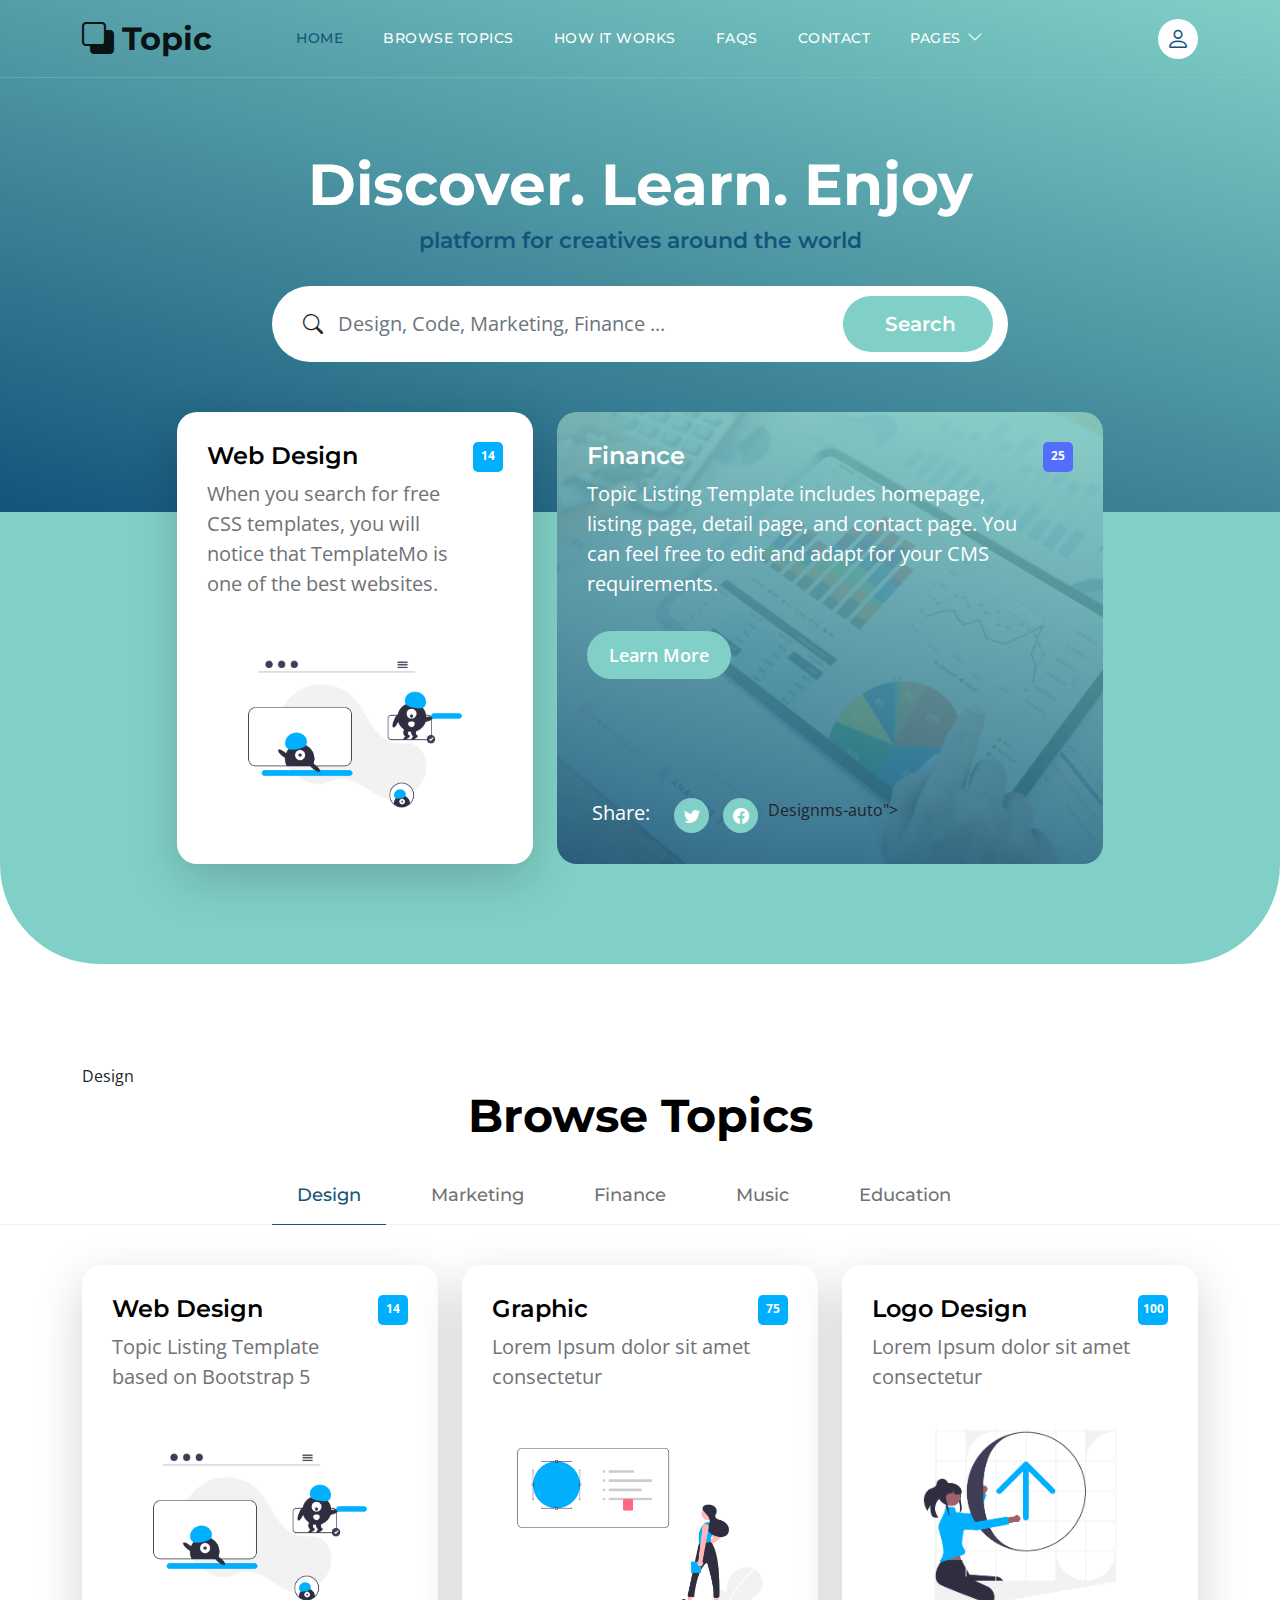
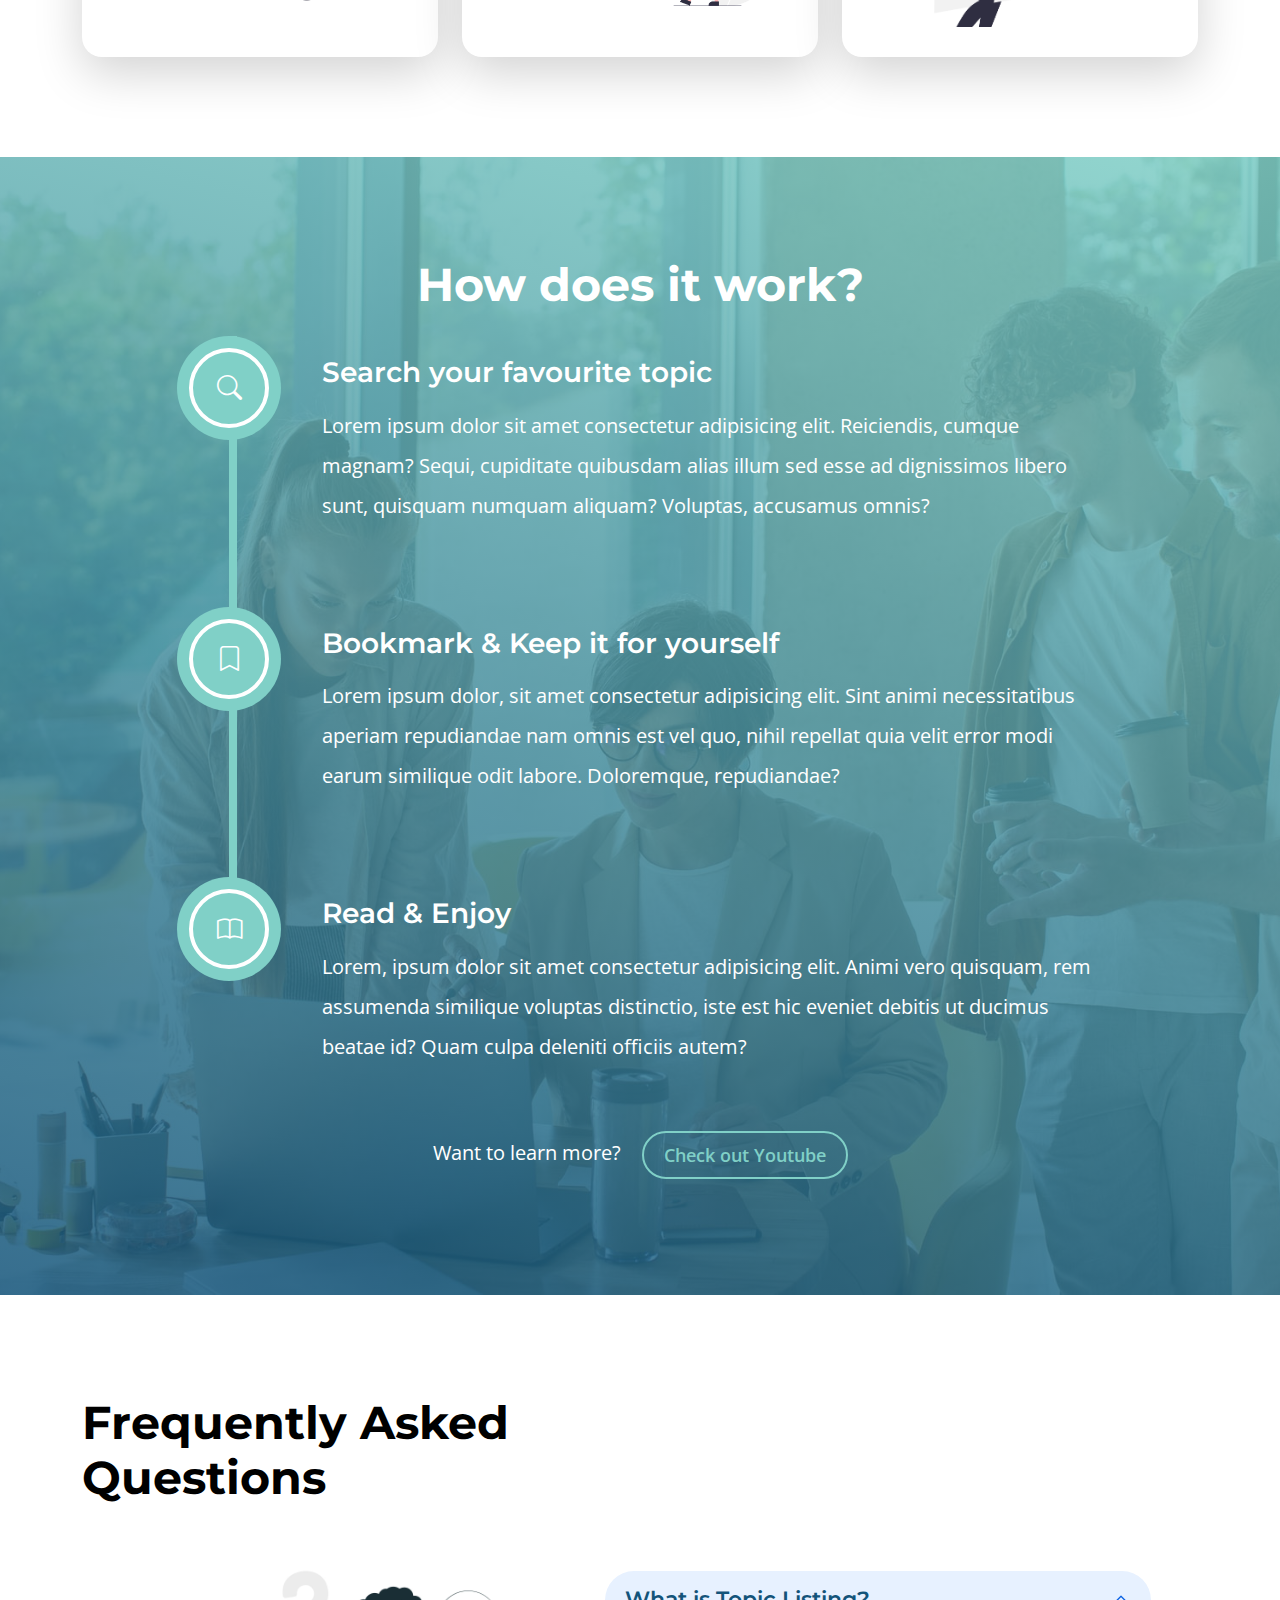
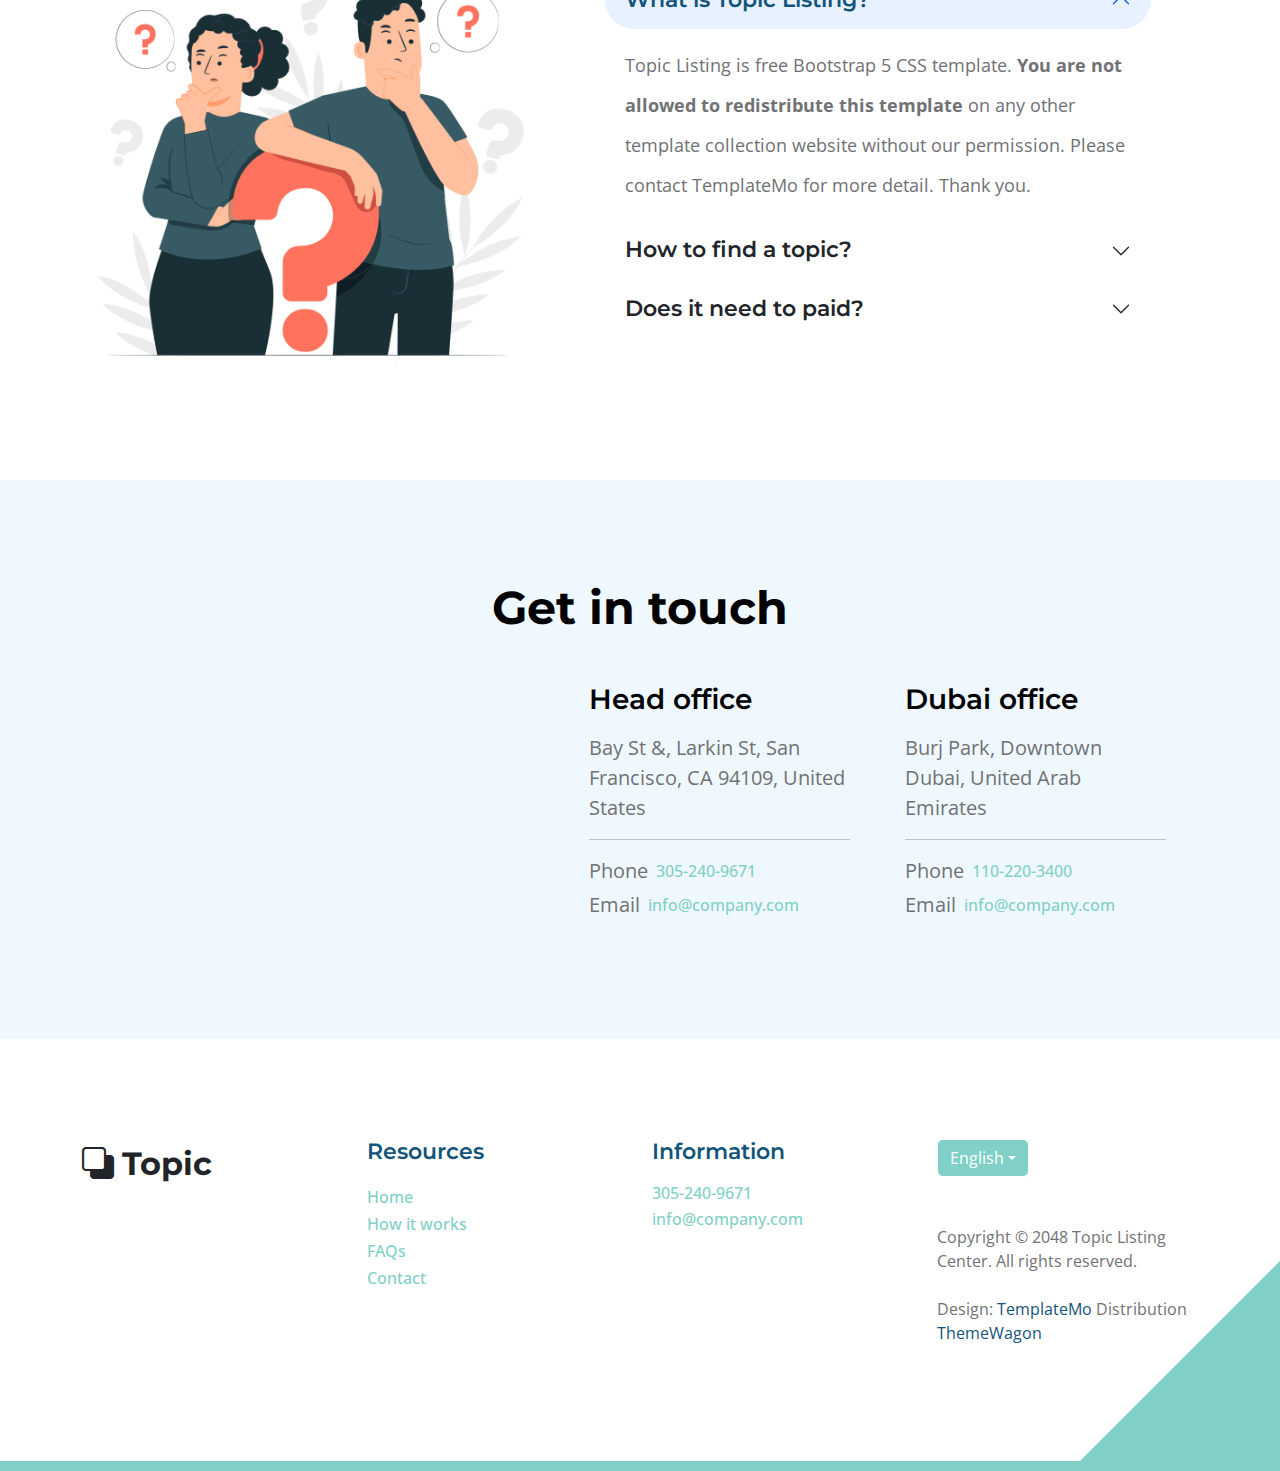
==== index.html @ 9f765d93 "Add files via upload" ====
<!doctype html>
<html lang="en">
    <head>
        <meta charset="utf-8">
        <meta name="viewport" content="width=device-width, initial-scale=1">

        <meta name="description" content="">
        <meta name="author" content="">

        <title>Topic Listing Bootstrap 5 Template</title>

        <!-- CSS FILES -->        
        <link rel="preconnect" href="https://fonts.googleapis.com">
        
        <link rel="preconnect" href="https://fonts.gstatic.com" crossorigin>

        <link href="https://fonts.googleapis.com/css2?family=Montserrat:wght@500;600;700&family=Open+Sans&display=swap" rel="stylesheet">
                        
        <link href="css/bootstrap.min.css" rel="stylesheet">

        <link href="css/bootstrap-icons.css" rel="stylesheet">

        <link href="css/templatemo-topic-listing.css" rel="stylesheet">      
<!--

TemplateMo 590 topic listing

https://templatemo.com/tm-590-topic-listing

-->
    </head>
    
    <body id="top">

        <main>

            <nav class="navbar navbar-expand-lg">
                <div class="container">
                    <a class="navbar-brand" href="index.html">
                        <i class="bi-back"></i>
                        <span>Topic</span>
                    </a>

                    <div class="d-lg-none ms-auto me-4">
                        <a href="#top" class="navbar-icon bi-person smoothscroll"></a>
                    </div>
    
                    <button class="navbar-toggler" type="button" data-bs-toggle="collapse" data-bs-target="#navbarNav" aria-controls="navbarNav" aria-expanded="false" aria-label="Toggle navigation">
                        <span class="navbar-toggler-icon"></span>
                    </button>
    
                    <div class="collapse navbar-collapse" id="navbarNav">
                        <ul class="navbar-nav ms-lg-5 me-lg-auto">
                            <li class="nav-item">
                                <a class="nav-link click-scroll" href="#section_1">Home</a>
                            </li>

                            <li class="nav-item">
                                <a class="nav-link click-scroll" href="#section_2">Browse Topics</a>
                            </li>
    
                            <li class="nav-item">
                                <a class="nav-link click-scroll" href="#section_3">How it works</a>
                            </li>

                            <li class="nav-item">
                                <a class="nav-link click-scroll" href="#section_4">FAQs</a>
                            </li>
    
                            <li class="nav-item">
                                <a class="nav-link click-scroll" href="#section_5">Contact</a>
                            </li>

                            <li class="nav-item dropdown">
                                <a class="nav-link dropdown-toggle" href="#" id="navbarLightDropdownMenuLink" role="button" data-bs-toggle="dropdown" aria-expanded="false">Pages</a>

                                <ul class="dropdown-menu dropdown-menu-light" aria-labelledby="navbarLightDropdownMenuLink">
                                    <li><a class="dropdown-item" href="topics-listing.html">Topics Listing</a></li>

                                    <li><a class="dropdown-item" href="contact.html">Contact Form</a></li>
                                </ul>
                            </li>
                        </ul>

                        <div class="d-none d-lg-block">
                            <a href="#top" class="navbar-icon bi-person smoothscroll"></a>
                        </div>
                    </div>
                </div>
            </nav>
            

            <section class="hero-section d-flex justify-content-center align-items-center" id="section_1">
                <div class="container">
                    <div class="row">

                        <div class="col-lg-8 col-12 mx-auto">
                            <h1 class="text-white text-center">Discover. Learn. Enjoy</h1>

                            <h6 class="text-center">platform for creatives around the world</h6>

                            <form method="get" class="custom-form mt-4 pt-2 mb-lg-0 mb-5" role="search">
                                <div class="input-group input-group-lg">
                                    <span class="input-group-text bi-search" id="basic-addon1">
                                        
                                    </span>

                                    <input name="keyword" type="search" class="form-control" id="keyword" placeholder="Design, Code, Marketing, Finance ..." aria-label="Search">

                                    <button type="submit" class="form-control">Search</button>
                                </div>
                            </form>
                        </div>

                    </div>
                </div>
            </section>


            <section class="featured-section">
                <div class="container">
                    <div class="row justify-content-center">

                        <div class="col-lg-4 col-12 mb-4 mb-lg-0">
                            <div class="custom-block bg-white shadow-lg">
                                <a href="topics-detail.html">
                                    <div class="d-flex">
                                        <div>
                                            <h5 class="mb-2">Web Design</h5>

                                            <p class="mb-0">When you search for free CSS templates, you will notice that TemplateMo is one of the best websites.</p>
                                        </div>

                                        <span class="badge bg-design rounded-pill ms-auto">14</span>
                                    </div>

                                    <img src="images/topics/undraw_Remote_design_team_re_urdx.png" class="custom-block-image img-fluid" alt="">
                                </a>
                            </div>
                        </div>

                        <div class="col-lg-6 col-12">
                            <div class="custom-block custom-block-overlay">
                                <div class="d-flex flex-column h-100">
                                    <img src="images/businesswoman-using-tablet-analysis.jpg" class="custom-block-image img-fluid" alt="">

                                    <div class="custom-block-overlay-text d-flex">
                                        <div>
                                            <h5 class="text-white mb-2">Finance</h5>

                                            <p class="text-white">Topic Listing Template includes homepage, listing page, detail page, and contact page. You can feel free to edit and adapt for your CMS requirements.</p>

                                            <a href="topics-detail.html" class="btn custom-btn mt-2 mt-lg-3">Learn More</a>
                                        </div>

                                        <span class="badge bg-finance rounded-pill ms-auto">25</span>
                                    </div>

                                    <div class="social-share d-flex">
                                        <p class="text-white me-4">Share:</p>

                                        <ul class="social-icon">
                                            <li class="social-icon-item">
                                                <a href="#" class="social-icon-link bi-twitter"></a>
                                            </li>

                                            <li class="social-icon-item">
                                                <a href="#" class="social-icon-link bi-facebook"></a>
                                            </li>Designms-auto"></a>
                                    </div>

                                    <div class="section-overlay"></div>
                                </div>
                            </div>
                        </div>

                    </div>
                </div>
            </section>


            <section class="explore-section section-padding" id="section_2">
                <div class="container">Design

                        <div class="col-12 text-center">
                            <h2 class="mb-4">Browse Topics</h1>
                        </div>

                    </div>
                </div>

                <div class="container-fluid">
                    <div class="row">
                        <ul class="nav nav-tabs" id="myTab" role="tablist">
                            <li class="nav-item" role="presentation">
                                <button class="nav-link active" id="design-tab" data-bs-toggle="tab" data-bs-target="#design-tab-pane" type="button" role="tab" aria-controls="design-tab-pane" aria-selected="true">Design</button>
                            </li>

                            <li class="nav-item" role="presentation">
                                <button class="nav-link" id="marketing-tab" data-bs-toggle="tab" data-bs-target="#marketing-tab-pane" type="button" role="tab" aria-controls="marketing-tab-pane" aria-selected="false">Marketing</button>
                            </li>

                            <li class="nav-item" role="presentation">
                                <button class="nav-link" id="finance-tab" data-bs-toggle="tab" data-bs-target="#finance-tab-pane" type="button" role="tab" aria-controls="finance-tab-pane" aria-selected="false">Finance</button>
                            </li>

                            <li class="nav-item" role="presentation">
                                <button class="nav-link" id="music-tab" data-bs-toggle="tab" data-bs-target="#music-tab-pane" type="button" role="tab" aria-controls="music-tab-pane" aria-selected="false">Music</button>
                            </li>

                            <li class="nav-item" role="presentation">
                                <button class="nav-link" id="education-tab" data-bs-toggle="tab" data-bs-target="#education-tab-pane" type="button" role="tab" aria-controls="education-tab-pane" aria-selected="false">Education</button>
                            </li>
                        </ul>
                    </div>
                </div>

                <div class="container">
                    <div class="row">

                        <div class="col-12">
                            <div class="tab-content" id="myTabContent">
                                <div class="tab-pane fade show active" id="design-tab-pane" role="tabpanel" aria-labelledby="design-tab" tabindex="0">
                                    <div class="row">
                                        <div class="col-lg-4 col-md-6 col-12 mb-4 mb-lg-0">
                                            <div class="custom-block bg-white shadow-lg">
                                                <a href="topics-detail.html">
                                                    <div class="d-flex">
                                                        <div>
                                                            <h5 class="mb-2">Web Design</h5>

                                                            <p class="mb-0">Topic Listing Template based on Bootstrap 5</p>
                                                        </div>

                                                        <span class="badge bg-design rounded-pill ms-auto">14</span>
                                                    </div>

                                                    <img src="images/topics/undraw_Remote_design_team_re_urdx.png" class="custom-block-image img-fluid" alt="">
                                                </a>
                                            </div>
                                        </div>

                                        <div class="col-lg-4 col-md-6 col-12 mb-4 mb-lg-0">
                                            <div class="custom-block bg-white shadow-lg">
                                                <a href="topics-detail.html">
                                                    <div class="d-flex">
                                                        <div>
                                                            <h5 class="mb-2">Graphic</h5>

                                                                <p class="mb-0">Lorem Ipsum dolor sit amet consectetur</p>
                                                        </div>

                                                        <span class="badge bg-design rounded-pill ms-auto">75</span>
                                                    </div>

                                                    <img src="images/topics/undraw_Redesign_feedback_re_jvm0.png" class="custom-block-image img-fluid" alt="">
                                                </a>
                                            </div>
                                        </div>

                                        <div class="col-lg-4 col-md-6 col-12">
                                            <div class="custom-block bg-white shadow-lg">
                                                <a href="topics-detail.html">
                                                    <div class="d-flex">
                                                        <div>
                                                            <h5 class="mb-2">Logo Design</h5>

                                                                <p class="mb-0">Lorem Ipsum dolor sit amet consectetur</p>
                                                        </div>

                                                        <span class="badge bg-design rounded-pill ms-auto">100</span>
                                                    </div>

                                                    <img src="images/topics/colleagues-working-cozy-office-medium-shot.png" class="custom-block-image img-fluid" alt="">
                                                </a>
                                            </div>
                                        </div>
                                    </div>
                                </div>

                                <div class="tab-pane fade" id="marketing-tab-pane" role="tabpanel" aria-labelledby="marketing-tab" tabindex="0">
                                    <div class="row">
                                        <div class="col-lg-4 col-md-6 col-12 mb-4 mb-lg-3">
                                                <div class="custom-block bg-white shadow-lg">
                                                    <a href="topics-detail.html">
                                                        <div class="d-flex">
                                                            <div>
                                                                <h5 class="mb-2">Advertising</h5>

                                                                <p class="mb-0">Lorem Ipsum dolor sit amet consectetur</p>
                                                            </div>

                                                            <span class="badge bg-advertising rounded-pill ms-auto">30</span>
                                                        </div>

                                                        <img src="images/topics/undraw_online_ad_re_ol62.png" class="custom-block-image img-fluid" alt="">
                                                    </a>
                                                </div>
                                            </div>

                                            <div class="col-lg-4 col-md-6 col-12 mb-4 mb-lg-3">
                                                <div class="custom-block bg-white shadow-lg">
                                                    <a href="topics-detail.html">
                                                        <div class="d-flex">
                                                            <div>
                                                                <h5 class="mb-2">Video Content</h5>

                                                                <p class="mb-0">Lorem Ipsum dolor sit amet consectetur</p>
                                                            </div>

                                                            <span class="badge bg-advertising rounded-pill ms-auto">65</span>
                                                        </div>

                                                        <img src="images/topics/undraw_Group_video_re_btu7.png" class="custom-block-image img-fluid" alt="">
                                                    </a>
                                                </div>
                                            </div>

                                            <div class="col-lg-4 col-md-6 col-12">
                                                <div class="custom-block bg-white shadow-lg">
                                                    <a href="topics-detail.html">
                                                        <div class="d-flex">
                                                            <div>
                                                                <h5 class="mb-2">Viral Tweet</h5>

                                                                <p class="mb-0">Lorem Ipsum dolor sit amet consectetur</p>
                                                            </div>

                                                            <span class="badge bg-advertising rounded-pill ms-auto">50</span>
                                                        </div>

                                                        <img src="images/topics/undraw_viral_tweet_gndb.png" class="custom-block-image img-fluid" alt="">
                                                    </a>
                                                </div>
                                            </div>
                                        </div>
                                  </div>

                                <div class="tab-pane fade" id="finance-tab-pane" role="tabpanel" aria-labelledby="finance-tab" tabindex="0">   <div class="row">
                                        <div class="col-lg-6 col-md-6 col-12 mb-4 mb-lg-0">
                                            <div class="custom-block bg-white shadow-lg">
                                                <a href="topics-detail.html">
                                                    <div class="d-flex">
                                                        <div>
                                                            <h5 class="mb-2">Investment</h5>

                                                            <p class="mb-0">Lorem Ipsum dolor sit amet consectetur</p>
                                                        </div>

                                                        <span class="badge bg-finance rounded-pill ms-auto">30</span>
                                                    </div>

                                                    <img src="images/topics/undraw_Finance_re_gnv2.png" class="custom-block-image img-fluid" alt="">
                                                </a>
                                            </div>
                                        </div>

                                        <div class="col-lg-6 col-md-6 col-12">
                                            <div class="custom-block custom-block-overlay">
                                                <div class="d-flex flex-column h-100">
                                                    <img src="images/businesswoman-using-tablet-analysis-graph-company-finance-strategy-statistics-success-concept-planning-future-office-room.jpg" class="custom-block-image img-fluid" alt="">

                                                    <div class="custom-block-overlay-text d-flex">
                                                        <div>
                                                            <h5 class="text-white mb-2">Finance</h5>

                                                            <p class="text-white">Lorem ipsum dolor, sit amet consectetur adipisicing elit. Sint animi necessitatibus aperiam repudiandae nam omnis</p>

                                                            <a href="topics-detail.html" class="btn custom-btn mt-2 mt-lg-3">Learn More</a>
                                                        </div>

                                                        <span class="badge bg-finance rounded-pill ms-auto">25</span>
                                                    </div>

                                                    <div class="social-share d-flex">
                                                        <p class="text-white me-4">Share:</p>

                                                        <ul class="social-icon">
                                                            <li class="social-icon-item">
                                                                <a href="#" class="social-icon-link bi-twitter"></a>
                                                            </li>

                                                            <li class="social-icon-item">
                                                                <a href="#" class="social-icon-link bi-facebook"></a>
                                                            </li>

                                                            <li class="social-icon-item">
                                                                <a href="#" class="social-icon-link bi-pinterest"></a>
                                                            </li>
                                                        </ul>

                                                        <a href="#" class="custom-icon bi-bookmark ms-auto"></a>
                                                    </div>

                                                    <div class="section-overlay"></div>
                                                </div>
                                            </div>
                                        </div>
                                    </div>
                                </div>

                                <div class="tab-pane fade" id="music-tab-pane" role="tabpanel" aria-labelledby="music-tab" tabindex="0">
                                    <div class="row">
                                        <div class="col-lg-4 col-md-6 col-12 mb-4 mb-lg-3">
                                            <div class="custom-block bg-white shadow-lg">
                                                <a href="topics-detail.html">
                                                    <div class="d-flex">
                                                        <div>
                                                            <h5 class="mb-2">Composing Song</h5>

                                                            <p class="mb-0">Lorem Ipsum dolor sit amet consectetur</p>
                                                        </div>

                                                        <span class="badge bg-music rounded-pill ms-auto">45</span>
                                                    </div>

                                                    <img src="images/topics/undraw_Compose_music_re_wpiw.png" class="custom-block-image img-fluid" alt="">
                                                </a>
                                            </div>
                                        </div>

                                        <div class="col-lg-4 col-md-6 col-12 mb-4 mb-lg-3">
                                            <div class="custom-block bg-white shadow-lg">
                                                <a href="topics-detail.html">
                                                    <div class="d-flex">
                                                        <div>
                                                            <h5 class="mb-2">Online Music</h5>

                                                            <p class="mb-0">Lorem Ipsum dolor sit amet consectetur</p>
                                                        </div>

                                                        <span class="badge bg-music rounded-pill ms-auto">45</span>
                                                    </div>

                                                    <img src="images/topics/undraw_happy_music_g6wc.png" class="custom-block-image img-fluid" alt="">
                                                </a>
                                            </div>
                                        </div>

                                        <div class="col-lg-4 col-md-6 col-12">
                                            <div class="custom-block bg-white shadow-lg">
                                                <a href="topics-detail.html">
                                                    <div class="d-flex">
                                                        <div>
                                                            <h5 class="mb-2">Podcast</h5>

                                                            <p class="mb-0">Lorem Ipsum dolor sit amet consectetur</p>
                                                        </div>

                                                        <span class="badge bg-music rounded-pill ms-auto">20</span>
                                                    </div>

                                                    <img src="images/topics/undraw_Podcast_audience_re_4i5q.png" class="custom-block-image img-fluid" alt="">
                                                </a>
                                            </div>
                                        </div>
                                    </div>
                                </div>

                                <div class="tab-pane fade" id="education-tab-pane" role="tabpanel" aria-labelledby="education-tab" tabindex="0">
                                    <div class="row">
                                        <div class="col-lg-6 col-md-6 col-12 mb-4 mb-lg-3">
                                            <div class="custom-block bg-white shadow-lg">
                                                <a href="topics-detail.html">
                                                    <div class="d-flex">
                                                        <div>
                                                            <h5 class="mb-2">Graduation</h5>

                                                            <p class="mb-0">Lorem Ipsum dolor sit amet consectetur</p>
                                                        </div>

                                                        <span class="badge bg-education rounded-pill ms-auto">80</span>
                                                    </div>

                                                    <img src="images/topics/undraw_Graduation_re_gthn.png" class="custom-block-image img-fluid" alt="">
                                                </a>
                                            </div>
                                        </div>

                                        <div class="col-lg-6 col-md-6 col-12">
                                            <div class="custom-block bg-white shadow-lg">
                                                <a href="topics-detail.html">
                                                    <div class="d-flex">
                                                        <div>
                                                            <h5 class="mb-2">Educator</h5>

                                                            <p class="mb-0">Lorem Ipsum dolor sit amet consectetur</p>
                                                        </div>

                                                        <span class="badge bg-education rounded-pill ms-auto">75</span>
                                                    </div>

                                                    <img src="images/topics/undraw_Educator_re_ju47.png" class="custom-block-image img-fluid" alt="">
                                                </a>
                                            </div>
                                        </div>
                                    </div>
                                </div>
                            </div>

                    </div>
                </div>
            </section>


            <section class="timeline-section section-padding" id="section_3">
                <div class="section-overlay"></div>

                <div class="container">
                    <div class="row">

                        <div class="col-12 text-center">
                            <h2 class="text-white mb-4">How does it work?</h1>
                        </div>

                        <div class="col-lg-10 col-12 mx-auto">
                            <div class="timeline-container">
                                <ul class="vertical-scrollable-timeline" id="vertical-scrollable-timeline">
                                    <div class="list-progress">
                                        <div class="inner"></div>
                                    </div>

                                    <li>
                                        <h4 class="text-white mb-3">Search your favourite topic</h4>

                                        <p class="text-white">Lorem ipsum dolor sit amet consectetur adipisicing elit. Reiciendis, cumque magnam? Sequi, cupiditate quibusdam alias illum sed esse ad dignissimos libero sunt, quisquam numquam aliquam? Voluptas, accusamus omnis?</p>

                                        <div class="icon-holder">
                                          <i class="bi-search"></i>
                                        </div>
                                    </li>
                                    
                                    <li>
                                        <h4 class="text-white mb-3">Bookmark &amp; Keep it for yourself</h4>

                                        <p class="text-white">Lorem ipsum dolor, sit amet consectetur adipisicing elit. Sint animi necessitatibus aperiam repudiandae nam omnis est vel quo, nihil repellat quia velit error modi earum similique odit labore. Doloremque, repudiandae?</p>

                                        <div class="icon-holder">
                                          <i class="bi-bookmark"></i>
                                        </div>
                                    </li>

                                    <li>
                                        <h4 class="text-white mb-3">Read &amp; Enjoy</h4>

                                        <p class="text-white">Lorem, ipsum dolor sit amet consectetur adipisicing elit. Animi vero quisquam, rem assumenda similique voluptas distinctio, iste est hic eveniet debitis ut ducimus beatae id? Quam culpa deleniti officiis autem?</p>

                                        <div class="icon-holder">
                                          <i class="bi-book"></i>
                                        </div>
                                    </li>
                                </ul>
                            </div>
                        </div>

                        <div class="col-12 text-center mt-5">
                            <p class="text-white">
                                Want to learn more?
                                <a href="#" class="btn custom-btn custom-border-btn ms-3">Check out Youtube</a>
                            </p>
                        </div>
                    </div>
                </div>
            </section>


            <section class="faq-section section-padding" id="section_4">
                <div class="container">
                    <div class="row">

                        <div class="col-lg-6 col-12">
                            <h2 class="mb-4">Frequently Asked Questions</h2>
                        </div>

                        <div class="clearfix"></div>

                        <div class="col-lg-5 col-12">
                            <img src="images/faq_graphic.jpg" class="img-fluid" alt="FAQs">
                        </div>

                        <div class="col-lg-6 col-12 m-auto">
                            <div class="accordion" id="accordionExample">
                                <div class="accordion-item">
                                    <h2 class="accordion-header" id="headingOne">
                                        <button class="accordion-button" type="button" data-bs-toggle="collapse" data-bs-target="#collapseOne" aria-expanded="true" aria-controls="collapseOne">
                                        What is Topic Listing?
                                        </button>
                                    </h2>

                                    <div id="collapseOne" class="accordion-collapse collapse show" aria-labelledby="headingOne" data-bs-parent="#accordionExample">
                                        <div class="accordion-body">
                                            Topic Listing is free Bootstrap 5 CSS template. <strong>You are not allowed to redistribute this template</strong> on any other template collection website without our permission. Please contact TemplateMo for more detail. Thank you.
                                        </div>
                                    </div>
                                </div>

                                <div class="accordion-item">
                                    <h2 class="accordion-header" id="headingTwo">
                                        <button class="accordion-button collapsed" type="button" data-bs-toggle="collapse" data-bs-target="#collapseTwo" aria-expanded="false" aria-controls="collapseTwo">
                                        How to find a topic?
                                    </button>
                                    </h2>

                                    <div id="collapseTwo" class="accordion-collapse collapse" aria-labelledby="headingTwo" data-bs-parent="#accordionExample">
                                        <div class="accordion-body">
                                            You can search on Google with <strong>keywords</strong> such as templatemo portfolio, templatemo one-page layouts, photography, digital marketing, etc.
                                        </div>
                                    </div>
                                </div>

                                <div class="accordion-item">
                                    <h2 class="accordion-header" id="headingThree">
                                        <button class="accordion-button collapsed" type="button" data-bs-toggle="collapse" data-bs-target="#collapseThree" aria-expanded="false" aria-controls="collapseThree">
                                        Does it need to paid?
                                    </button>
                                    </h2>

                                    <div id="collapseThree" class="accordion-collapse collapse" aria-labelledby="headingThree" data-bs-parent="#accordionExample">
                                        <div class="accordion-body">
                                            You can modify any of this with custom CSS or overriding our default variables. It's also worth noting that just about any HTML can go within the <code>.accordion-body</code>, though the transition does limit overflow.
                                        </div>
                                    </div>
                                </div>
                            </div>
                        </div>

                    </div>
                </div>
            </section>


            <section class="contact-section section-padding section-bg" id="section_5">
                <div class="container">
                    <div class="row">

                        <div class="col-lg-12 col-12 text-center">
                            <h2 class="mb-5">Get in touch</h2>
                        </div>

                        <div class="col-lg-5 col-12 mb-4 mb-lg-0">
                            <iframe class="google-map" src="https://www.google.com/maps/embed?pb=!1m18!1m12!1m3!1d2595.065641062665!2d-122.4230416990949!3d37.80335401520422!2m3!1f0!2f0!3f0!3m2!1i1024!2i768!4f13.1!3m3!1m2!1s0x80858127459fabad%3A0x808ba520e5e9edb7!2sFrancisco%20Park!5e1!3m2!1sen!2sth!4v1684340239744!5m2!1sen!2sth" width="100%" height="250" style="border:0;" allowfullscreen="" loading="lazy" referrerpolicy="no-referrer-when-downgrade"></iframe>
                        </div>

                        <div class="col-lg-3 col-md-6 col-12 mb-3 mb-lg- mb-md-0 ms-auto">
                            <h4 class="mb-3">Head office</h4>

                            <p>Bay St &amp;, Larkin St, San Francisco, CA 94109, United States</p>

                            <hr>

                            <p class="d-flex align-items-center mb-1">
                                <span class="me-2">Phone</span>

                                <a href="tel: 305-240-9671" class="site-footer-link">
                                    305-240-9671
                                </a>
                            </p>

                            <p class="d-flex align-items-center">
                                <span class="me-2">Email</span>

                                <a href="mailto:info@company.com" class="site-footer-link">
                                    info@company.com
                                </a>
                            </p>
                        </div>

                        <div class="col-lg-3 col-md-6 col-12 mx-auto">
                            <h4 class="mb-3">Dubai office</h4>

                            <p>Burj Park, Downtown Dubai, United Arab Emirates</p>

                            <hr>

                            <p class="d-flex align-items-center mb-1">
                                <span class="me-2">Phone</span>

                                <a href="tel: 110-220-3400" class="site-footer-link">
                                    110-220-3400
                                </a>
                            </p>

                            <p class="d-flex align-items-center">
                                <span class="me-2">Email</span>

                                <a href="mailto:info@company.com" class="site-footer-link">
                                    info@company.com
                                </a>
                            </p>
                        </div>

                    </div>
                </div>
            </section>
        </main>

<footer class="site-footer section-padding">
            <div class="container">
                <div class="row">

                    <div class="col-lg-3 col-12 mb-4 pb-2">
                        <a class="navbar-brand mb-2" href="index.html">
                            <i class="bi-back"></i>
                            <span>Topic</span>
                        </a>
                    </div>

                    <div class="col-lg-3 col-md-4 col-6">
                        <h6 class="site-footer-title mb-3">Resources</h6>

                        <ul class="site-footer-links">
                            <li class="site-footer-link-item">
                                <a href="#" class="site-footer-link">Home</a>
                            </li>

                            <li class="site-footer-link-item">
                                <a href="#" class="site-footer-link">How it works</a>
                            </li>

                            <li class="site-footer-link-item">
                                <a href="#" class="site-footer-link">FAQs</a>
                            </li>

                            <li class="site-footer-link-item">
                                <a href="#" class="site-footer-link">Contact</a>
                            </li>
                        </ul>
                    </div>

                    <div class="col-lg-3 col-md-4 col-6 mb-4 mb-lg-0">
                        <h6 class="site-footer-title mb-3">Information</h6>

                        <p class="text-white d-flex mb-1">
                            <a href="tel: 305-240-9671" class="site-footer-link">
                                305-240-9671
                            </a>
                        </p>

                        <p class="text-white d-flex">
                            <a href="mailto:info@company.com" class="site-footer-link">
                                info@company.com
                            </a>
                        </p>
                    </div>

                    <div class="col-lg-3 col-md-4 col-12 mt-4 mt-lg-0 ms-auto">
                        <div class="dropdown">
                            <button class="btn btn-secondary dropdown-toggle" type="button" data-bs-toggle="dropdown" aria-expanded="false">
                            English</button>

                            <ul class="dropdown-menu">
                                <li><button class="dropdown-item" type="button">Thai</button></li>

                                <li><button class="dropdown-item" type="button">Myanmar</button></li>

                                <li><button class="dropdown-item" type="button">Arabic</button></li>
                            </ul>
                        </div>

                        <p class="copyright-text mt-lg-5 mt-4">Copyright © 2048 Topic Listing Center. All rights reserved.
                        <br><br>Design: <a rel="nofollow" href="https://templatemo.com" target="_blank">TemplateMo</a> Distribution <a href="https://themewagon.com">ThemeWagon</a></p>
                        
                    </div>

                </div>
            </div>
        </footer>


        <!-- JAVASCRIPT FILES -->
        <script src="js/jquery.min.js"></script>
        <script src="js/bootstrap.bundle.min.js"></script>
        <script src="js/jquery.sticky.js"></script>
        <script src="js/click-scroll.js"></script>
        <script src="js/custom.js"></script>

    </body>
</html>
---- css/templatemo-topic-listing.css ----
/*

TemplateMo 590 topic listing

https://templatemo.com/tm-590-topic-listing

*/

/*---------------------------------------
  CUSTOM PROPERTIES ( VARIABLES )             
-----------------------------------------*/
:root {
  --white-color:                  #ffffff;
  --primary-color:                #13547a;
  --secondary-color:              #80d0c7;
  --section-bg-color:             #f0f8ff;
  --custom-btn-bg-color:          #80d0c7;
  --custom-btn-bg-hover-color:    #13547a;
  --dark-color:                   #000000;
  --p-color:                      #717275;
  --border-color:                 #7fffd4;
  --link-hover-color:             #13547a;

  --body-font-family:             'Open Sans', sans-serif;
  --title-font-family:            'Montserrat', sans-serif;

  --h1-font-size:                 58px;
  --h2-font-size:                 46px;
  --h3-font-size:                 32px;
  --h4-font-size:                 28px;
  --h5-font-size:                 24px;
  --h6-font-size:                 22px;
  --p-font-size:                  20px;
  --menu-font-size:               14px;
  --btn-font-size:                18px;
  --copyright-font-size:          16px;

  --border-radius-large:          100px;
  --border-radius-medium:         20px;
  --border-radius-small:          10px;

  --font-weight-normal:           400;
  --font-weight-medium:           500;
  --font-weight-semibold:         600;
  --font-weight-bold:             700;
}

body {
  background-color: var(--white-color);
  font-family: var(--body-font-family); 
}


/*---------------------------------------
  TYPOGRAPHY               
-----------------------------------------*/

h2,
h3,
h4,
h5,
h6 {
  color: var(--dark-color);
}

h1,
h2,
h3,
h4,
h5,
h6 {
  font-family: var(--title-font-family); 
  font-weight: var(--font-weight-semibold);
}

h1 {
  font-size: var(--h1-font-size);
  font-weight: var(--font-weight-bold);
}

h2 {
  font-size: var(--h2-font-size);
  font-weight: var(--font-weight-bold);
}

h3 {
  font-size: var(--h3-font-size);
}

h4 {
  font-size: var(--h4-font-size);
}

h5 {
  font-size: var(--h5-font-size);
}

h6 {
  color: var(--primary-color);
  font-size: var(--h6-font-size);
}

p {
  color: var(--p-color);
  font-size: var(--p-font-size);
  font-weight: var(--font-weight-normal);
}

ul li {
  color: var(--p-color);
  font-size: var(--p-font-size);
  font-weight: var(--font-weight-normal);
}

a, 
button {
  touch-action: manipulation;
  transition: all 0.3s;
}

a {
  display: inline-block;
  color: var(--primary-color);
  text-decoration: none;
}

a:hover {
  color: var(--link-hover-color);
}

b,
strong {
  font-weight: var(--font-weight-bold);
}


/*---------------------------------------
  SECTION               
-----------------------------------------*/
.section-padding {
  padding-top: 100px;
  padding-bottom: 100px;
}

.section-bg {
  background-color: var(--section-bg-color);
}

.section-overlay {
  background-image: linear-gradient(15deg, #13547a 0%, #80d0c7 100%);
  position: absolute;
  top: 0;
  left: 0;
  pointer-events: none;
  width: 100%;
  height: 100%;
  opacity: 0.85;
}

.section-overlay + .container {
  position: relative;
}

.tab-content {
  background-color: var(--white-color);
  border-radius: var(--border-radius-medium);
}

.nav-tabs {
  border-bottom: 1px solid #ecf3f2;
  margin-bottom: 40px;
  justify-content: center;
}

.nav-tabs .nav-link {
  border-radius: 0;
  border-top: 0;
  border-right: 0;
  border-left: 0;
  color: var(--p-color);
  font-family: var(--title-font-family);
  font-size: var(--btn-font-size);
  font-weight: var(--font-weight-medium);
  padding: 15px 25px;
  transition: all 0.3s;
}

.nav-tabs .nav-link:first-child {
  margin-right: 20px;
}

.nav-tabs .nav-item.show .nav-link, 
.nav-tabs .nav-link.active,
.nav-tabs .nav-link:focus, 
.nav-tabs .nav-link:hover {
  border-bottom-color: var(--primary-color);
  color: var(--primary-color);
}


/*---------------------------------------
  CUSTOM ICON COLOR               
-----------------------------------------*/
.custom-icon {
  color: var(--secondary-color);
}


/*---------------------------------------
  CUSTOM BUTTON               
-----------------------------------------*/
.custom-btn {
  background: var(--custom-btn-bg-color);
  border: 2px solid transparent;
  border-radius: var(--border-radius-large);
  color: var(--white-color);
  font-size: var(--btn-font-size);
  font-weight: var(--font-weight-semibold);
  line-height: normal;
  transition: all 0.3s;
  padding: 10px 20px;
}

.custom-btn:hover {
  background: var(--custom-btn-bg-hover-color);
  color: var(--white-color);
}

.custom-border-btn {
  background: transparent;
  border: 2px solid var(--custom-btn-bg-color);
  color: var(--custom-btn-bg-color);
}

.custom-border-btn:hover {
  background: var(--custom-btn-bg-color);
  border-color: transparent;
  color: var(--white-color);
}

.custom-btn-bg-white {
  border-color: var(--white-color);
  color: var(--white-color);
}


/*---------------------------------------
  SITE HEADER              
-----------------------------------------*/
.site-header {
  background-image: linear-gradient(15deg, #13547a 0%, #80d0c7 100%);
  padding-top: 150px;
  padding-bottom: 80px;
}

.site-header .container {
  height: 100%;
}

.breadcrumb-item+.breadcrumb-item::before,
.breadcrumb-item a:hover,
.breadcrumb-item.active {
  color: var(--white-color);
}

.site-header .custom-icon {
  color: var(--white-color);
  font-size: var(--h4-font-size);
}

.site-header .custom-icon:hover {
  color: var(--secondary-color);
}


/*---------------------------------------
  NAVIGATION              
-----------------------------------------*/
.sticky-wrapper {
  position: absolute;
  top: 0;
  right: 0;
  left: 0;
}

.sticky-wrapper.is-sticky .navbar {
  background-color: var(--secondary-color);
}

.navbar {
  background: transparent;
  border-bottom: 1px solid rgba(128, 208, 199, 0.35);
  z-index: 9;
}

.navbar-brand,
.navbar-brand:hover {
  font-size: var(--h3-font-size);
  font-weight: var(--font-weight-bold);
  display: block;
}

.navbar-brand span {
  font-family: var(--title-font-family);
}

.navbar-expand-lg .navbar-nav .nav-link {
  border-radius: var(--border-radius-large);
  margin: 10px;
  padding: 10px;
}

.navbar-nav .nav-link {
  display: inline-block;
  color: var(--white-color);
  font-family: var(--title-font-family); 
  font-size: var(--menu-font-size);
  font-weight: var(--font-weight-medium);
  text-transform: uppercase;
  letter-spacing: 0.5px;
  position: relative;
  padding-top: 15px;
  padding-bottom: 15px;
}

.navbar-nav .nav-link.active, 
.navbar-nav .nav-link:hover {
  color: var(--primary-color);
}

.navbar .dropdown-menu {
  background: var(--white-color);
  box-shadow: 0 1rem 3rem rgba(0,0,0,.175);
  border: 0;
  display: inherit;
  opacity: 0;
  min-width: 9rem;
  margin-top: 20px;
  padding: 13px 0 10px 0;
  transition: all 0.3s;
  pointer-events: none;
}

.navbar .dropdown-menu::before {
  content: "";
  width: 0;
  height: 0;
  border-left: 20px solid transparent;
  border-right: 20px solid transparent;
  border-bottom: 15px solid var(--white-color);
  position: absolute;
  top: -10px;
  left: 10px;
}

.navbar .dropdown-item {
  display: inline-block;
  color: var(--p-bg-color);
  font-family: var(--title-font-family); 
  font-size: var(--menu-font-size);
  font-weight: var(--font-weight-medium);
  text-transform: uppercase;
  letter-spacing: 0.5px;
  position: relative;
}

.navbar .dropdown-item.active, 
.navbar .dropdown-item:active,
.navbar .dropdown-item:focus, 
.navbar .dropdown-item:hover {
  background: transparent;
  color: var(--primary-color);
}

.navbar .dropdown-toggle::after {
  content: "\f282";
  display: inline-block;
  font-family: bootstrap-icons !important;
  font-size: var(--copyright-font-size);
  font-style: normal;
  font-weight: normal !important;
  font-variant: normal;
  text-transform: none;
  line-height: 1;
  vertical-align: -.125em;
  -webkit-font-smoothing: antialiased;
  -moz-osx-font-smoothing: grayscale;
  position: relative;
  left: 2px;
  border: 0;
}

@media screen and (min-width: 992px) {
  .navbar .dropdown:hover .dropdown-menu {
    opacity: 1;
    margin-top: 0;
    pointer-events: auto;
  }
}

.navbar-icon {
  background: var(--white-color);
  border-radius: var(--border-radius-large);
  display: inline-block;
  font-size: var(--h5-font-size);
  width: 40px;
  height: 40px;
  line-height: 40px;
  text-align: center;
  transition: all 0.3s ease;
}

.navbar-icon:hover {
  background: var(--primary-color);
  color: var(--white-color);
}

.navbar-toggler {
  border: 0;
  padding: 0;
  cursor: pointer;
  margin: 0;
  width: 30px;
  height: 35px;
  outline: none;
}

.navbar-toggler:focus {
  outline: none;
  box-shadow: none;
}

.navbar-toggler[aria-expanded="true"] .navbar-toggler-icon {
  background: transparent;
}

.navbar-toggler[aria-expanded="true"] .navbar-toggler-icon:before,
.navbar-toggler[aria-expanded="true"] .navbar-toggler-icon:after {
  transition: top 300ms 50ms ease, -webkit-transform 300ms 350ms ease;
  transition: top 300ms 50ms ease, transform 300ms 350ms ease;
  transition: top 300ms 50ms ease, transform 300ms 350ms ease, -webkit-transform 300ms 350ms ease;
  top: 0;
}

.navbar-toggler[aria-expanded="true"] .navbar-toggler-icon:before {
  transform: rotate(45deg);
}

.navbar-toggler[aria-expanded="true"] .navbar-toggler-icon:after {
  transform: rotate(-45deg);
}

.navbar-toggler .navbar-toggler-icon {
  background: var(--white-color);
  transition: background 10ms 300ms ease;
  display: block;
  width: 30px;
  height: 2px;
  position: relative;
}

.navbar-toggler .navbar-toggler-icon:before,
.navbar-toggler .navbar-toggler-icon:after {
  transition: top 300ms 350ms ease, -webkit-transform 300ms 50ms ease;
  transition: top 300ms 350ms ease, transform 300ms 50ms ease;
  transition: top 300ms 350ms ease, transform 300ms 50ms ease, -webkit-transform 300ms 50ms ease;
  position: absolute;
  right: 0;
  left: 0;
  background: var(--white-color);
  width: 30px;
  height: 2px;
  content: '';
}

.navbar-toggler .navbar-toggler-icon::before {
  top: -8px;
}

.navbar-toggler .navbar-toggler-icon::after {
  top: 8px;
}


/*---------------------------------------
  HERO        
-----------------------------------------*/
.hero-section {
  background-image: linear-gradient(15deg, #13547a 0%, #80d0c7 100%);
  position: relative;
  overflow: hidden;
  padding-top: 150px;
  padding-bottom: 150px;
}

.hero-section .input-group {
  background-color: var(--white-color);
  border-radius: var(--border-radius-large);
  padding: 10px 15px;
}

.hero-section .input-group-text {
  background-color: transparent;
  border: 0;
}

.hero-section input[type="search"] {
  border: 0;
  box-shadow: none;
  margin-bottom: 0;
  padding-left: 0;
}

.hero-section button[type="submit"] {
  background-color: var(--primary-color);
  border: 0;
  border-radius: var(--border-radius-large) !important;
  color: var(--white-color);
  max-width: 150px;
}


/*---------------------------------------
  TOPICS              
-----------------------------------------*/
.featured-section {
  background-color: var(--secondary-color);
  border-radius: 0 0 100px 100px;
  padding-bottom: 100px;
}

.featured-section .row {
  position: relative;
  bottom: 100px;
  margin-bottom: -100px;
}

.custom-block {
  border-radius: var(--border-radius-medium);
  position: relative;
  overflow: hidden;
  padding: 30px;
  transition: all 0.3s ease;
  height: 100%;
}

.custom-block:hover {
  background-color: var(--secondary-color);
  transform: translateY(-3px);
}

.custom-block > a {
  width: 100%;
}

.custom-block-image {
  display: block;
  width: 100%;
  height: 200px;
  object-fit: cover;
  margin-top: 35px;
}

.custom-block .rounded-pill {
  border-radius: 5px !important;
  display: flex;
  justify-content: center;
  text-align: center;
  width: 30px;
  height: 30px;
  line-height: 20px;
}

.custom-block-overlay {
  height: 100%;
  min-height: 350px;
  padding: 0;
}

.custom-block-overlay > a {
  height: 100%;
}

.custom-block-overlay .custom-block-image {
  border-radius: var(--border-radius-medium);
  display: block;
  height: 100%;
  margin-top: 0;
}

.custom-block-overlay-text {
  position: absolute;
  z-index: 2;
  top: 0;
  right: 0;
  left: 0;
  padding: 30px;
}

.social-share {
  position: absolute;
  bottom: 0;
  right: 0;
  left: 0;
  z-index: 2;
  padding: 20px 35px;
}

.social-share .bi-bookmark {
  color: var(--white-color);
  font-size: var(--h5-font-size);
}

.social-share .bi-bookmark:hover {
  color: var(--secondary-color);
}

.bg-design {
  background-color: #00B0FF;
}

.bg-graphic {
  background-color: #00BFA6;
}

.bg-advertising {
  background-color: #F50057;
}

.bg-finance {
  background-color: #536DFE;
}

.bg-music {
  background-color: #F9A826;
}

.bg-education {
  background-color: #00BFA6;
}


/*---------------------------------------
  TOPICS               
-----------------------------------------*/
.topics-detail-block {
  border-radius: var(--border-radius-medium);
  position: relative;
  overflow: hidden;
}

.topics-detail-block-image {
  display: block;
  border-radius: var(--border-radius-medium);
}

blockquote {
  background-color: var(--section-bg-color);
  border-radius: var(--border-radius-small);
  font-family: var(--title-font-family);
  font-size: var(--h4-font-size);
  font-weight: var(--font-weight-bold);
  display: inline-block;
  text-align: center;
  margin: 30px;
  padding: 40px;
}

.topics-listing-page .site-header {
  padding-bottom: 65px;
}

.custom-block-topics-listing-info {
  margin: 30px 20px 20px 30px;
}

.custom-block-topics-listing {
  height: inherit;
}

.custom-block-topics-listing .custom-block-image {
  width: 200px;
}


/*---------------------------------------
  PAGINATION              
-----------------------------------------*/
.pagination {
  margin-top: 40px;
}

.page-link {
  border: 0;
  border-radius: var(--border-radius-small);
  color: var(--p-color);
  font-family: var(--title-font-family);
  margin: 0 5px;
  padding: 10px 20px;
}

.page-link:hover,
.page-item:first-child .page-link:hover,
.page-item:last-child .page-link:hover {
  background-color: var(--secondary-color);
  color: var(--white-color);
}

.page-item:first-child .page-link {
  margin-right: 10px;
}

.page-item:first-child .page-link,
.page-item:last-child .page-link {
  background-color: var(--section-bg-color);
  border-radius: var(--border-radius-small);
}

.active>.page-link, .page-link.active {
  background-color: var(--secondary-color);
  border-color: var(--secondary-color);
}


/*---------------------------------------
  TIMELINE              
-----------------------------------------*/
.timeline-section {
  background-image: url('../images/colleagues-working-cozy-office-medium-shot.jpg');
  background-repeat: no-repeat;
  background-position: center;
  background-size: cover;
  position: relative;
}

.timeline-container .vertical-scrollable-timeline {
  list-style-type: none;
  position: relative;
  padding-left: 0;
}

.timeline-container .vertical-scrollable-timeline .list-progress {
  width: 8px;
  height: 87%;
  background-color: var(--primary-color);
  position: absolute;
  left: 52px;
  top: 0;
  overflow: hidden;
}

.timeline-container .vertical-scrollable-timeline .list-progress .inner {
  position: absolute;
  right: 0;
  bottom: 0;
  height: 100%;
  background-color: var(--secondary-color);
  width: 100%;
}

.timeline-container .vertical-scrollable-timeline li {
  position: relative;
  padding: 20px 0px 65px 145px;
}

.timeline-container .vertical-scrollable-timeline li:last-child {
  padding-bottom: 0;
}

.timeline-container .vertical-scrollable-timeline li p {
  line-height: 40px;
}

.timeline-container .vertical-scrollable-timeline li p:last-child {
  margin-bottom: 0;
}

.timeline-container .vertical-scrollable-timeline li .icon-holder {
  position: absolute;
  left: 0;
  top: 0;
  width: 104px;
  height: 104px;
  display: flex;
  justify-content: center;
  align-items: center;
  background-color: var(--secondary-color);
  border-radius: 50%;
  z-index: 1;
  transition: 0.4s all;
}

.timeline-container .vertical-scrollable-timeline li .icon-holder::before {
  content: "";
  width: 80px;
  height: 80px;
  border: 4px solid #fff;
  position: absolute;
  background-color: var(--secondary-color);
  border-radius: 50%;
  z-index: -1;
  transition: 0.4s all;
}

.timeline-container .vertical-scrollable-timeline li .icon-holder i {
  font-size: 25px;
  color: var(--white-color);
}

.timeline-container .vertical-scrollable-timeline li::before {
  content: "";
  position: absolute;
  height: 100%;
  width: 8px;
  background-color: transparent;
  left: 52px;
  z-index: 0;
}

.timeline-container .vertical-scrollable-timeline li.active .icon-holder {
  background-color: var(--primary-color);
}

.timeline-container .vertical-scrollable-timeline li.active .icon-holder::before {
  background-color: var(--primary-color);
}


/*---------------------------------------
  FAQs              
-----------------------------------------*/
.faq-section .accordion-item {
  border: 0;
}

.faq-section .accordion-button {
  font-size: var(--h6-font-size);
  font-weight: var(--font-weight-semibold);
}

.faq-section .accordion-item:first-of-type .accordion-button {
  border-radius: var(--border-radius-large);
}

.faq-section .accordion-button:not(.collapsed) {
  border-radius: var(--border-radius-large);
  box-shadow: none;
  color: var(--primary-color);
}

.faq-section .accordion-body {
  color: var(--p-color);
  font-size: var(--btn-font-size);
  line-height: 40px;
}

/*---------------------------------------
  NEWSLETTER               
-----------------------------------------*/
.newsletter-image {
  border-radius: var(--border-radius-medium);
}


/*---------------------------------------
  CONTACT               
-----------------------------------------*/
.google-map {
  border-radius: var(--border-radius-medium);
}

.contact-form .form-floating>textarea {
  border-radius: var(--border-radius-medium);
  height: 150px;
}


/*---------------------------------------
  SUBSCRIBE FORM               
-----------------------------------------*/
.subscribe-form-wrap {
  padding: 50px;
}

.subscribe-form {
  width: 95%;
}


/*---------------------------------------
  CUSTOM FORM               
-----------------------------------------*/
.custom-form .form-control {
  border-radius: var(--border-radius-large);
  color: var(--p-color);
  margin-bottom: 24px;
  padding-top: 13px;
  padding-bottom: 13px;
  padding-left: 20px;
  outline: none;
}

.form-floating>label {
  padding-left: 20px;
}

.custom-form button[type="submit"] {
  background: var(--custom-btn-bg-color);
  border: none;
  border-radius: var(--border-radius-large);
  color: var(--white-color);
  font-family: var(--title-font-family);
  font-size: var(--p-font-size);
  font-weight: var(--font-weight-semibold);
  transition: all 0.3s;
  margin-bottom: 0;
}

.custom-form button[type="submit"]:hover,
.custom-form button[type="submit"]:focus {
  background: var(--custom-btn-bg-hover-color);
  border-color: transparent;
}


/*---------------------------------------
  SITE FOOTER              
-----------------------------------------*/
.site-footer {
  border-bottom: 10px solid var(--secondary-color);
  position: relative;
}

.site-footer::after {
  content: "";
  position: absolute;
  bottom: 0;
  right: 0;
  width: 0;
  height: 0;
  border-style: solid;
  border-width: 0 0 200px 200px;
  border-color: transparent transparent var(--secondary-color) transparent;
  pointer-events: none;
}

.site-footer-title {
  color: var(--primary-color); 
}

.site-footer .dropdown-menu {
  padding: 0;
}

.site-footer .dropdown-item {
  color: var(--p-color);
  font-size: var(--menu-font-size);
  font-weight: var(--font-weight-medium);
  padding: 4px 18px;
}

.site-footer .dropdown-item:hover {
  background-color: transparent;
  color: var(--primary-color);
}

.site-footer .dropdown-menu li:first-child .dropdown-item {
  padding-top: 10px;
}

.site-footer .dropdown-menu li:last-child .dropdown-item {
  padding-bottom: 12px;
}

.site-footer .dropdown-toggle {
  background-color: var(--secondary-color);
  border-color: var(--white-color);
}

.site-footer .dropdown-toggle:hover {
  background-color: var(--primary-color);
  border-color: transparent;
}

.site-footer-links {
  padding-left: 0;
}

.site-footer-link-item {
  display: block;
  list-style: none;
  line-height: normal;
}

.site-footer-link {
  color: var(--secondary-color);
  font-size: var(--copyright-font-size);
  font-weight: var(--font-weight-medium);
  line-height: normal;
}

.copyright-text {
  font-size: var(--copyright-font-size);
}


/*---------------------------------------
  SOCIAL ICON               
-----------------------------------------*/
.social-icon {
  margin: 0;
  padding: 0;
}

.social-icon-item {
  list-style: none;
  display: inline-block;
  vertical-align: top;
}

.social-icon-link {
  background: var(--secondary-color);
  border-radius: var(--border-radius-large);
  color: var(--white-color);
  font-size: var(--copyright-font-size);
  display: block;
  margin-right: 10px;
  text-align: center;
  width: 35px;
  height: 35px;
  line-height: 36px;
  transition: background 0.2s, color 0.2s;
}

.social-icon-link:hover {
  background: var(--primary-color);
  color: var(--white-color);
}


/*---------------------------------------
  RESPONSIVE STYLES               
-----------------------------------------*/
@media screen and (max-width: 991px) {
  h1 {
    font-size: 48px;
  }

  h2 {
    font-size: 36px;
  }

  h3 {
    font-size: 32px;
  }

  h4 {
    font-size: 28px;
  }

  h5 {
    font-size: 20px;
  }

  h6 {
    font-size: 18px;
  }

  .section-padding {
    padding-top: 50px;
    padding-bottom: 50px;
  }
  
  .navbar {
    background-color: var(--secondary-color);
  }

  .navbar-nav .dropdown-menu {
    position: relative;
    left: 10px;
    opacity: 1;
    pointer-events: auto;
    max-width: 155px;
    margin-top: 10px;
    margin-bottom: 15px;
  }

  .navbar-expand-lg .navbar-nav {
    padding-bottom: 20px;
  }

  .navbar-expand-lg .navbar-nav .nav-link {
    padding: 0;
  }

  .nav-tabs .nav-link:first-child {
    margin-right: 5px;
  }

  .nav-tabs .nav-link {
    font-size: var(--copyright-font-size);
    padding: 10px;
  }

  .featured-section {
    border-radius: 0 0 80px 80px;
    padding-bottom: 50px;
  }

  .custom-block-topics-listing .custom-block-image {
    width: auto;
  }

  .custom-block-topics-listing > .d-flex,
  .custom-block-topics-listing-info,
  .custom-block-topics-listing a {
    flex-direction: column;
  }

  .timeline-container .vertical-scrollable-timeline .list-progress {
    height: 75%;
  }

  .timeline-container .vertical-scrollable-timeline li {
    padding-left: 135px;
  }

  .subscribe-form-wrap {
    padding-top: 30px;
    padding-bottom: 0;
  }
}

@media screen and (max-width: 480px) {
  h1 {
    font-size: 36px;
  }

  h2 {
    font-size: 28px;
  }

  h3 {
    font-size: 26px;
  }

  h4 {
    font-size: 22px;
  }

  h5 {
    font-size: 20px;
  }
}
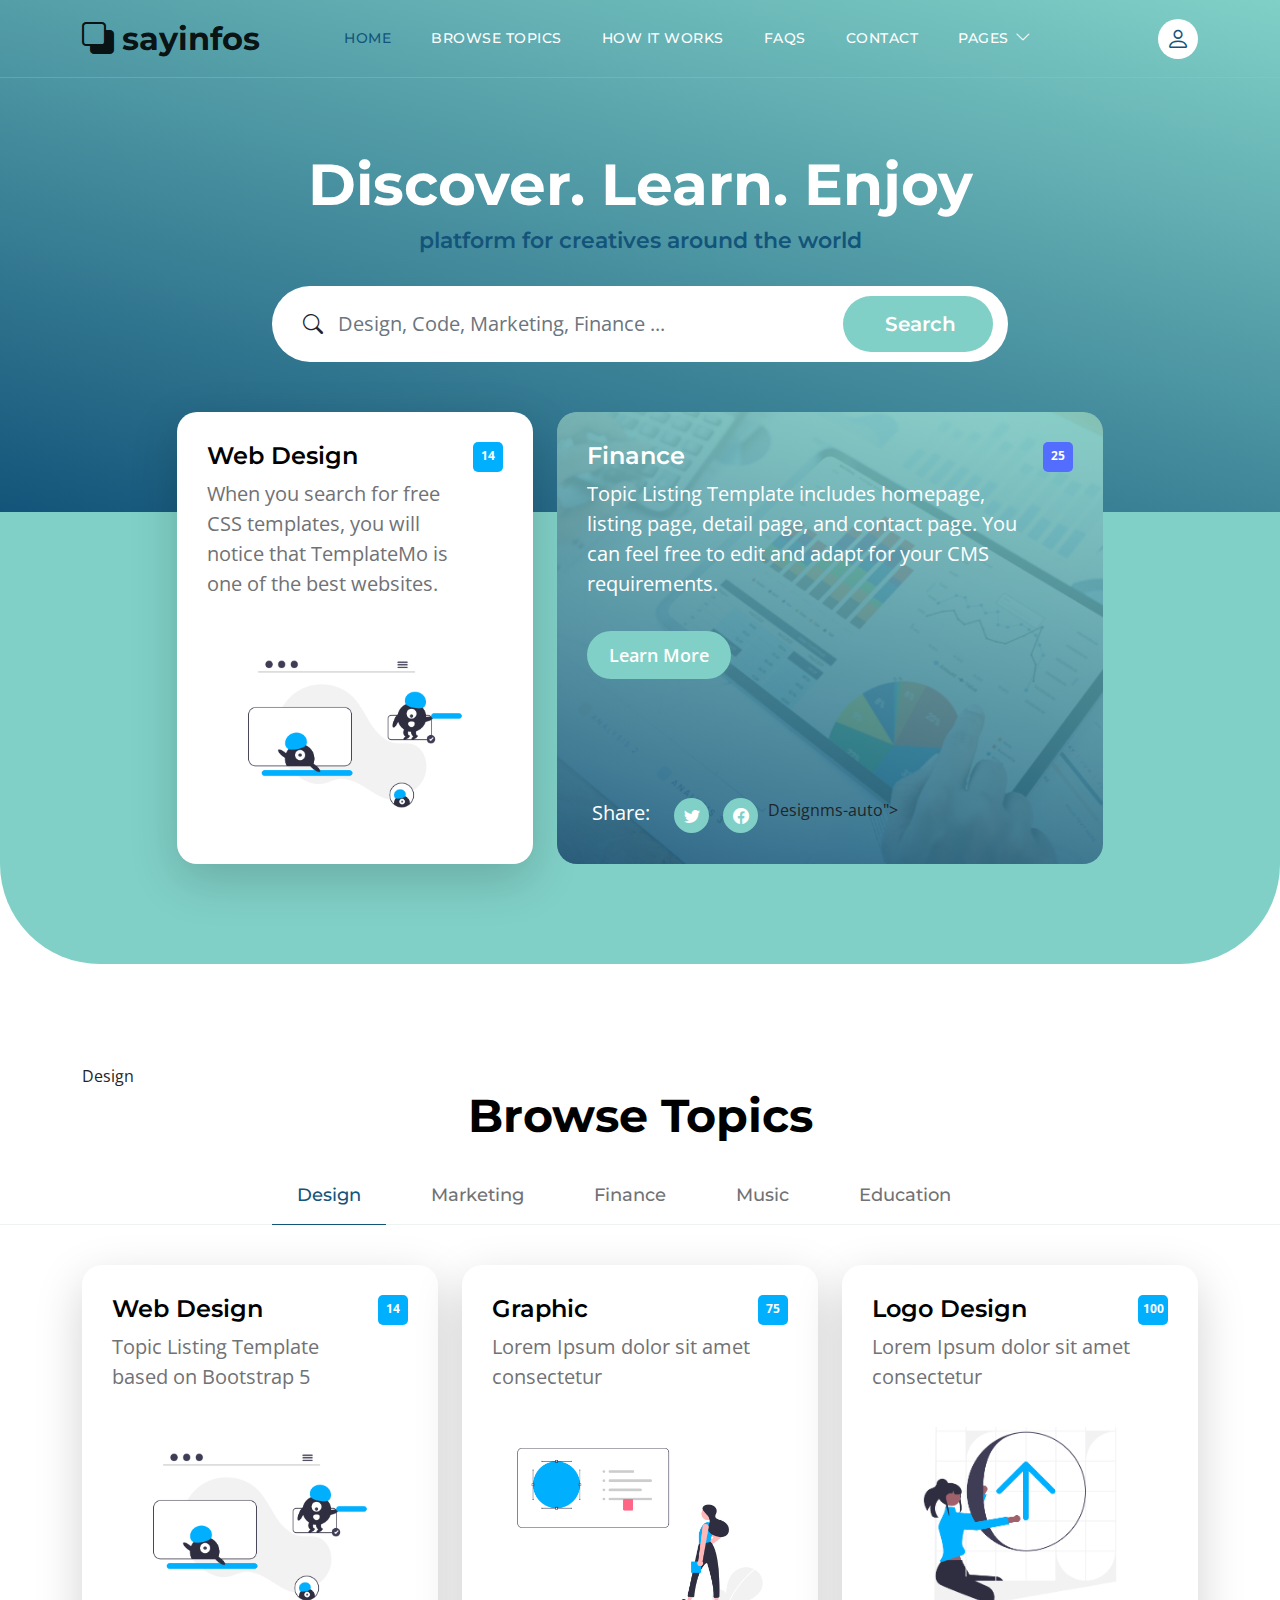
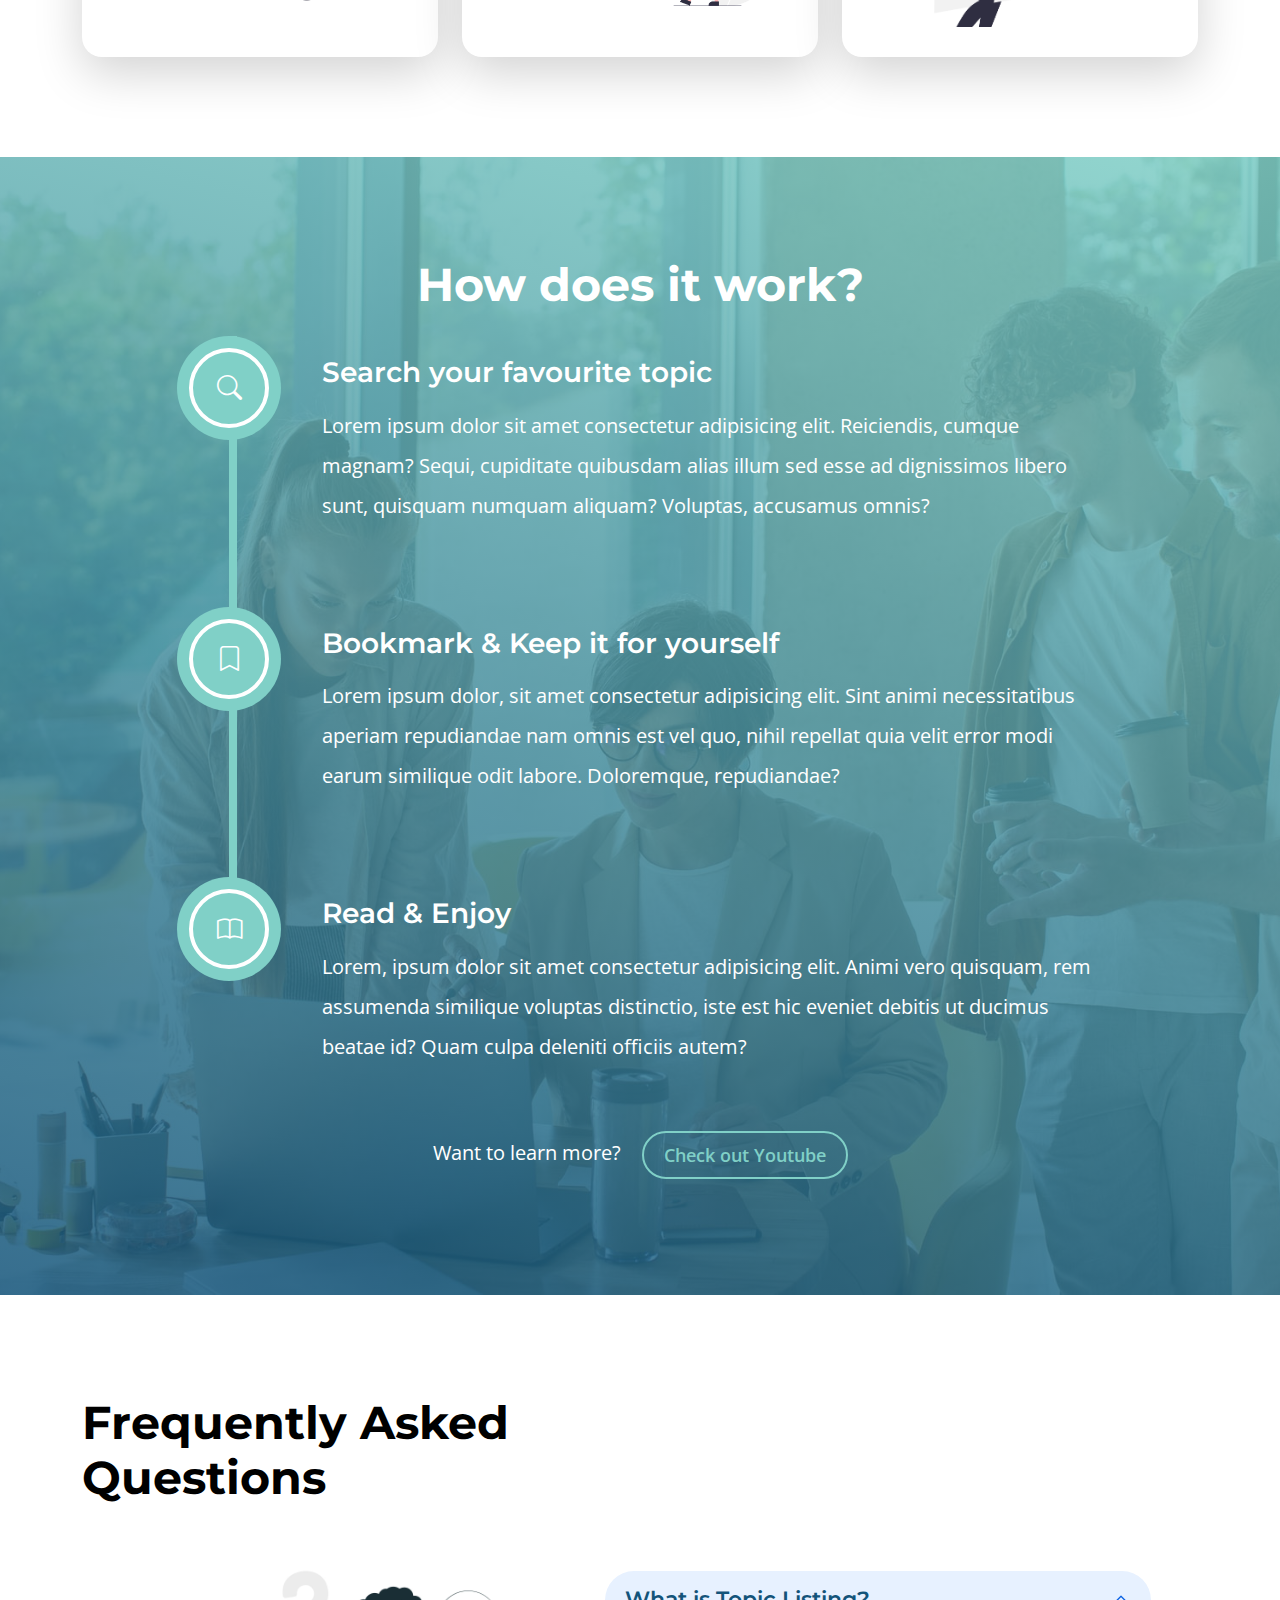
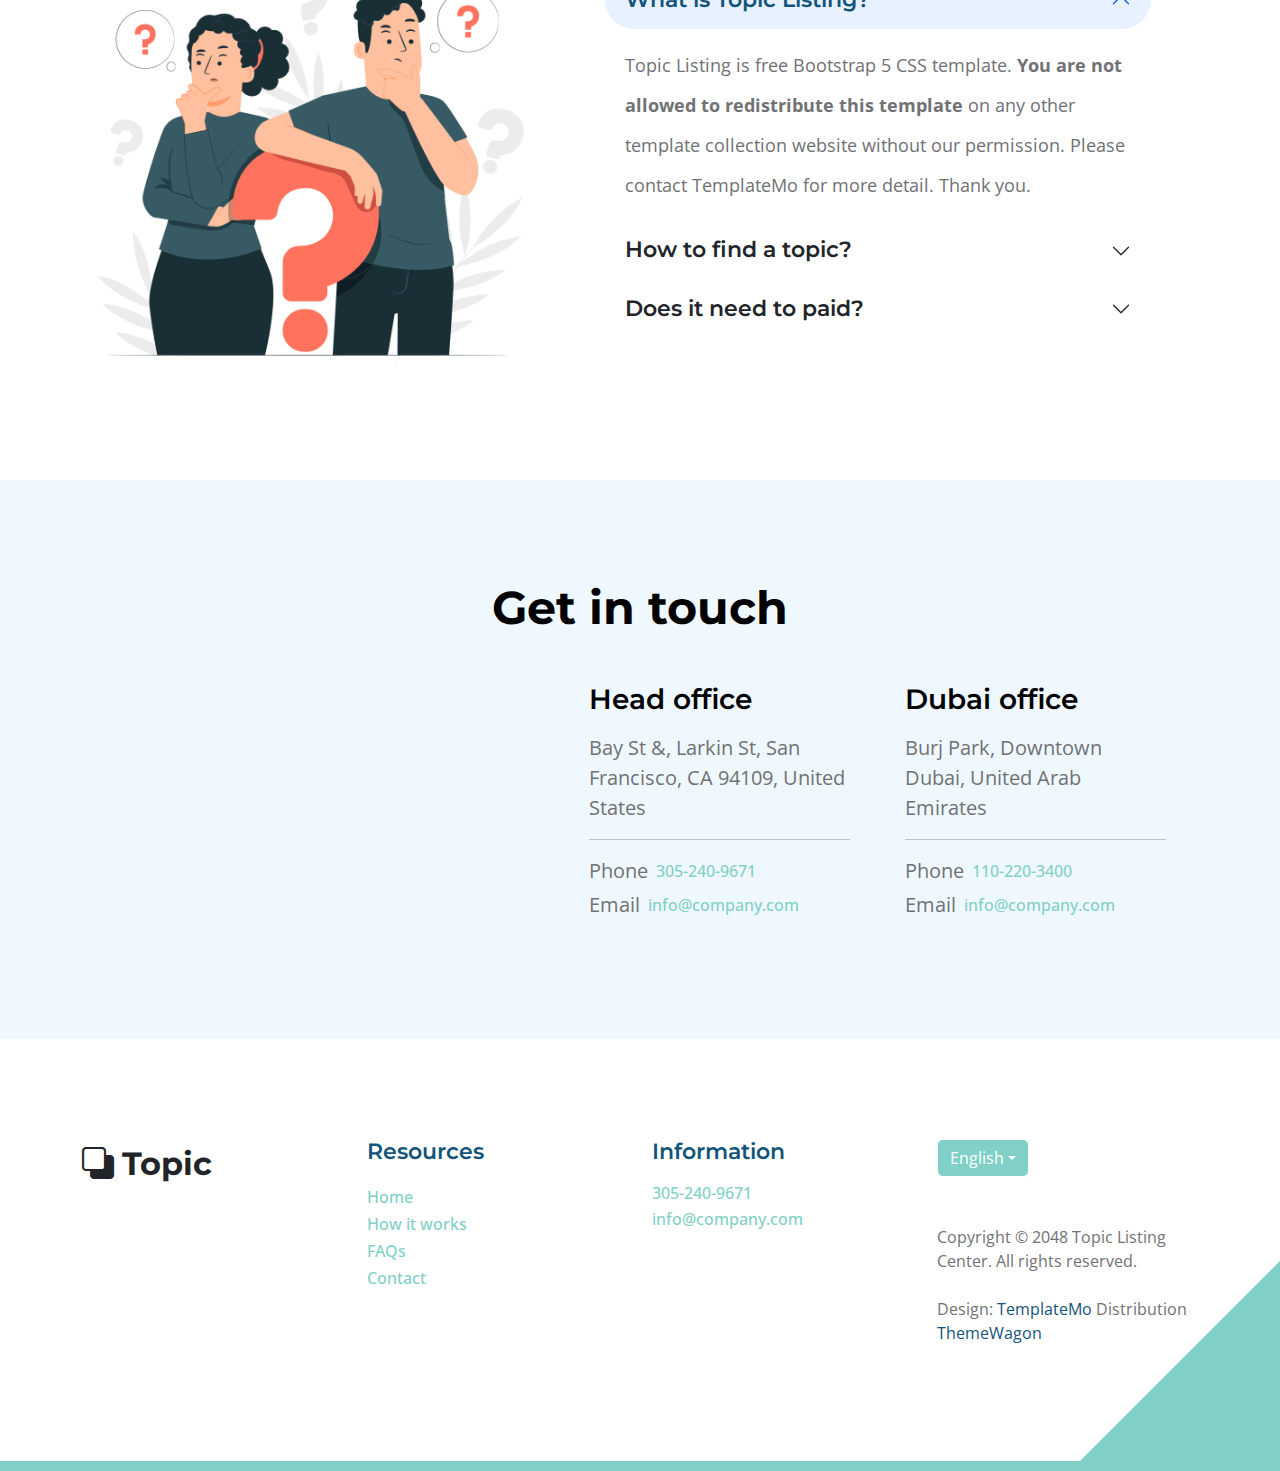
==== commit 0fcf504f: "changes" ====
--- a/index.html
+++ b/index.html
@@ -38,7 +38,7 @@
                 <div class="container">
                     <a class="navbar-brand" href="index.html">
                         <i class="bi-back"></i>
-                        <span>Topic</span>
+                        <span>sayinfos</span>
                     </a>
 
                     <div class="d-lg-none ms-auto me-4">
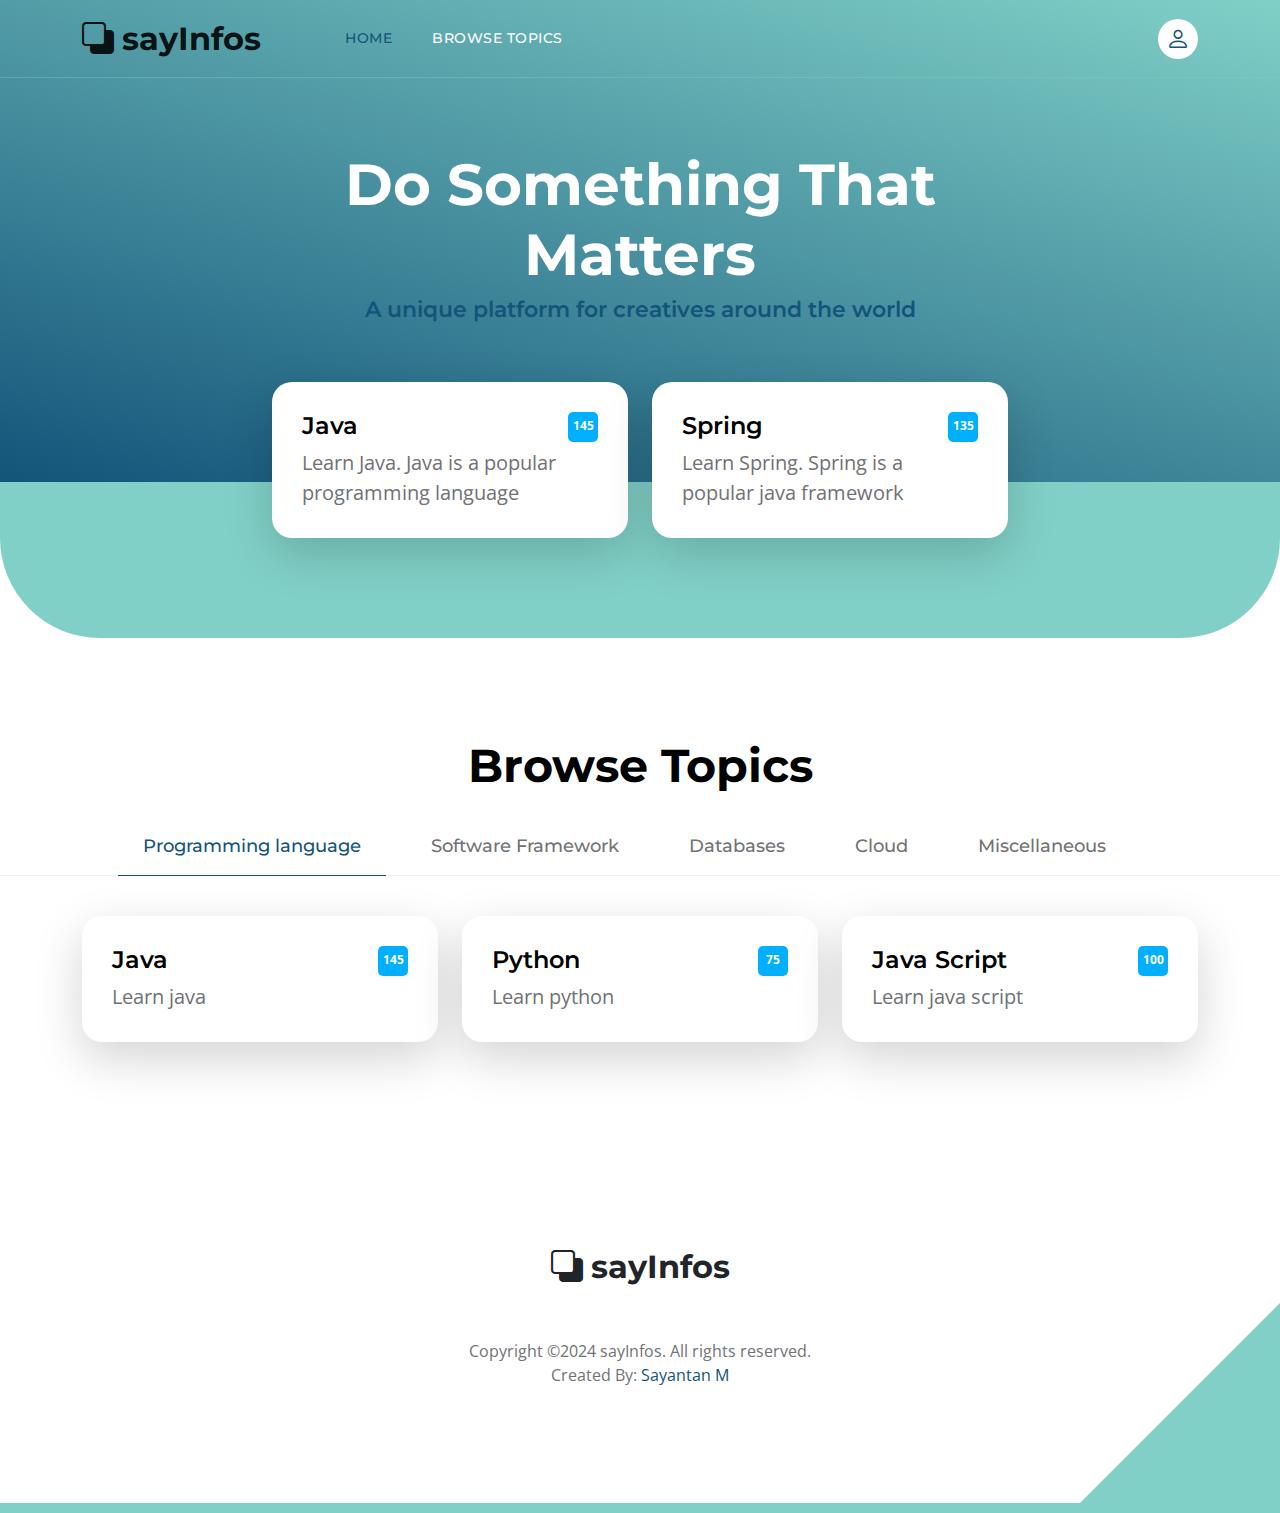
==== commit b801c61c: "changes" ====
--- a/index.html
+++ b/index.html
@@ -7,7 +7,7 @@
         <meta name="description" content="">
         <meta name="author" content="">
 
-        <title>Topic Listing Bootstrap 5 Template</title>
+        <title>sayInfos</title>
 
         <!-- CSS FILES -->        
         <link rel="preconnect" href="https://fonts.googleapis.com">
@@ -21,13 +21,7 @@
         <link href="css/bootstrap-icons.css" rel="stylesheet">
 
         <link href="css/templatemo-topic-listing.css" rel="stylesheet">      
-<!--
-
-TemplateMo 590 topic listing
-
-https://templatemo.com/tm-590-topic-listing
-
--->
+
     </head>
     
     <body id="top">
@@ -38,7 +32,7 @@
                 <div class="container">
                     <a class="navbar-brand" href="index.html">
                         <i class="bi-back"></i>
-                        <span>sayinfos</span>
+                        <span>sayInfos</span>
                     </a>
 
                     <div class="d-lg-none ms-auto me-4">
@@ -58,28 +52,6 @@
                             <li class="nav-item">
                                 <a class="nav-link click-scroll" href="#section_2">Browse Topics</a>
                             </li>
-    
-                            <li class="nav-item">
-                                <a class="nav-link click-scroll" href="#section_3">How it works</a>
-                            </li>
-
-                            <li class="nav-item">
-                                <a class="nav-link click-scroll" href="#section_4">FAQs</a>
-                            </li>
-    
-                            <li class="nav-item">
-                                <a class="nav-link click-scroll" href="#section_5">Contact</a>
-                            </li>
-
-                            <li class="nav-item dropdown">
-                                <a class="nav-link dropdown-toggle" href="#" id="navbarLightDropdownMenuLink" role="button" data-bs-toggle="dropdown" aria-expanded="false">Pages</a>
-
-                                <ul class="dropdown-menu dropdown-menu-light" aria-labelledby="navbarLightDropdownMenuLink">
-                                    <li><a class="dropdown-item" href="topics-listing.html">Topics Listing</a></li>
-
-                                    <li><a class="dropdown-item" href="contact.html">Contact Form</a></li>
-                                </ul>
-                            </li>
                         </ul>
 
                         <div class="d-none d-lg-block">
@@ -95,21 +67,10 @@
                     <div class="row">
 
                         <div class="col-lg-8 col-12 mx-auto">
-                            <h1 class="text-white text-center">Discover. Learn. Enjoy</h1>
-
-                            <h6 class="text-center">platform for creatives around the world</h6>
-
-                            <form method="get" class="custom-form mt-4 pt-2 mb-lg-0 mb-5" role="search">
-                                <div class="input-group input-group-lg">
-                                    <span class="input-group-text bi-search" id="basic-addon1">
-                                        
-                                    </span>
-
-                                    <input name="keyword" type="search" class="form-control" id="keyword" placeholder="Design, Code, Marketing, Finance ..." aria-label="Search">
-
-                                    <button type="submit" class="form-control">Search</button>
-                                </div>
-                            </form>
+                            <h1 class="text-white text-center">Do Something That Matters</h1>
+
+                            <h6 class="text-center">A unique platform for creatives around the world</h6>
+
                         </div>
 
                     </div>
@@ -123,56 +84,37 @@
 
                         <div class="col-lg-4 col-12 mb-4 mb-lg-0">
                             <div class="custom-block bg-white shadow-lg">
-                                <a href="topics-detail.html">
+                                <a href="java.html">
                                     <div class="d-flex">
                                         <div>
-                                            <h5 class="mb-2">Web Design</h5>
-
-                                            <p class="mb-0">When you search for free CSS templates, you will notice that TemplateMo is one of the best websites.</p>
-                                        </div>
-
-                                        <span class="badge bg-design rounded-pill ms-auto">14</span>
-                                    </div>
-
-                                    <img src="images/topics/undraw_Remote_design_team_re_urdx.png" class="custom-block-image img-fluid" alt="">
+                                            <h5 class="mb-2">Java</h5>
+
+                                            <p class="mb-0">Learn Java. Java is a popular programming language</p>
+                                        </div>
+
+                                        <span class="badge bg-design rounded-pill ms-auto">145</span>
+                                    </div>
+
                                 </a>
                             </div>
                         </div>
-
-                        <div class="col-lg-6 col-12">
-                            <div class="custom-block custom-block-overlay">
-                                <div class="d-flex flex-column h-100">
-                                    <img src="images/businesswoman-using-tablet-analysis.jpg" class="custom-block-image img-fluid" alt="">
-
-                                    <div class="custom-block-overlay-text d-flex">
+						<div class="col-lg-4 col-12 mb-4 mb-lg-0">
+                            <div class="custom-block bg-white shadow-lg">
+                                <a href="spring.html">
+                                    <div class="d-flex">
                                         <div>
-                                            <h5 class="text-white mb-2">Finance</h5>
-
-                                            <p class="text-white">Topic Listing Template includes homepage, listing page, detail page, and contact page. You can feel free to edit and adapt for your CMS requirements.</p>
-
-                                            <a href="topics-detail.html" class="btn custom-btn mt-2 mt-lg-3">Learn More</a>
-                                        </div>
-
-                                        <span class="badge bg-finance rounded-pill ms-auto">25</span>
-                                    </div>
-
-                                    <div class="social-share d-flex">
-                                        <p class="text-white me-4">Share:</p>
-
-                                        <ul class="social-icon">
-                                            <li class="social-icon-item">
-                                                <a href="#" class="social-icon-link bi-twitter"></a>
-                                            </li>
-
-                                            <li class="social-icon-item">
-                                                <a href="#" class="social-icon-link bi-facebook"></a>
-                                            </li>Designms-auto"></a>
-                                    </div>
-
-                                    <div class="section-overlay"></div>
-                                </div>
+                                            <h5 class="mb-2">Spring</h5>
+
+                                            <p class="mb-0">Learn Spring. Spring is a popular java framework</p>
+                                        </div>
+
+                                        <span class="badge bg-design rounded-pill ms-auto">135</span>
+                                    </div>
+
+                                </a>
                             </div>
                         </div>
+                        
 
                     </div>
                 </div>
@@ -180,7 +122,7 @@
 
 
             <section class="explore-section section-padding" id="section_2">
-                <div class="container">Design
+                <div class="container">
 
                         <div class="col-12 text-center">
                             <h2 class="mb-4">Browse Topics</h1>
@@ -193,23 +135,23 @@
                     <div class="row">
                         <ul class="nav nav-tabs" id="myTab" role="tablist">
                             <li class="nav-item" role="presentation">
-                                <button class="nav-link active" id="design-tab" data-bs-toggle="tab" data-bs-target="#design-tab-pane" type="button" role="tab" aria-controls="design-tab-pane" aria-selected="true">Design</button>
+                                <button class="nav-link active" id="design-tab" data-bs-toggle="tab" data-bs-target="#design-tab-pane" type="button" role="tab" aria-controls="design-tab-pane" aria-selected="true">Programming language</button>
                             </li>
 
                             <li class="nav-item" role="presentation">
-                                <button class="nav-link" id="marketing-tab" data-bs-toggle="tab" data-bs-target="#marketing-tab-pane" type="button" role="tab" aria-controls="marketing-tab-pane" aria-selected="false">Marketing</button>
+                                <button class="nav-link" id="marketing-tab" data-bs-toggle="tab" data-bs-target="#marketing-tab-pane" type="button" role="tab" aria-controls="marketing-tab-pane" aria-selected="false">Software Framework</button>
                             </li>
 
                             <li class="nav-item" role="presentation">
-                                <button class="nav-link" id="finance-tab" data-bs-toggle="tab" data-bs-target="#finance-tab-pane" type="button" role="tab" aria-controls="finance-tab-pane" aria-selected="false">Finance</button>
+                                <button class="nav-link" id="finance-tab" data-bs-toggle="tab" data-bs-target="#finance-tab-pane" type="button" role="tab" aria-controls="finance-tab-pane" aria-selected="false">Databases</button>
                             </li>
 
                             <li class="nav-item" role="presentation">
-                                <button class="nav-link" id="music-tab" data-bs-toggle="tab" data-bs-target="#music-tab-pane" type="button" role="tab" aria-controls="music-tab-pane" aria-selected="false">Music</button>
+                                <button class="nav-link" id="music-tab" data-bs-toggle="tab" data-bs-target="#music-tab-pane" type="button" role="tab" aria-controls="music-tab-pane" aria-selected="false">Cloud</button>
                             </li>
 
                             <li class="nav-item" role="presentation">
-                                <button class="nav-link" id="education-tab" data-bs-toggle="tab" data-bs-target="#education-tab-pane" type="button" role="tab" aria-controls="education-tab-pane" aria-selected="false">Education</button>
+                                <button class="nav-link" id="education-tab" data-bs-toggle="tab" data-bs-target="#education-tab-pane" type="button" role="tab" aria-controls="education-tab-pane" aria-selected="false">Miscellaneous</button>
                             </li>
                         </ul>
                     </div>
@@ -224,18 +166,18 @@
                                     <div class="row">
                                         <div class="col-lg-4 col-md-6 col-12 mb-4 mb-lg-0">
                                             <div class="custom-block bg-white shadow-lg">
-                                                <a href="topics-detail.html">
-                                                    <div class="d-flex">
-                                                        <div>
-                                                            <h5 class="mb-2">Web Design</h5>
-
-                                                            <p class="mb-0">Topic Listing Template based on Bootstrap 5</p>
-                                                        </div>
-
-                                                        <span class="badge bg-design rounded-pill ms-auto">14</span>
-                                                    </div>
-
-                                                    <img src="images/topics/undraw_Remote_design_team_re_urdx.png" class="custom-block-image img-fluid" alt="">
+                                                <a href="java.html">
+                                                    <div class="d-flex">
+                                                        <div>
+                                                            <h5 class="mb-2">Java</h5>
+
+                                                            <p class="mb-0">Learn java</p>
+                                                        </div>
+
+                                                        <span class="badge bg-design rounded-pill ms-auto">145</span>
+                                                    </div>
+
+                                                    
                                                 </a>
                                             </div>
                                         </div>
@@ -245,15 +187,14 @@
                                                 <a href="topics-detail.html">
                                                     <div class="d-flex">
                                                         <div>
-                                                            <h5 class="mb-2">Graphic</h5>
-
-                                                                <p class="mb-0">Lorem Ipsum dolor sit amet consectetur</p>
+                                                            <h5 class="mb-2">Python</h5>
+
+                                                                <p class="mb-0">Learn python</p>
                                                         </div>
 
                                                         <span class="badge bg-design rounded-pill ms-auto">75</span>
                                                     </div>
 
-                                                    <img src="images/topics/undraw_Redesign_feedback_re_jvm0.png" class="custom-block-image img-fluid" alt="">
                                                 </a>
                                             </div>
                                         </div>
@@ -263,15 +204,14 @@
                                                 <a href="topics-detail.html">
                                                     <div class="d-flex">
                                                         <div>
-                                                            <h5 class="mb-2">Logo Design</h5>
-
-                                                                <p class="mb-0">Lorem Ipsum dolor sit amet consectetur</p>
+                                                            <h5 class="mb-2">Java Script</h5>
+
+                                                                <p class="mb-0">Learn java script</p>
                                                         </div>
 
                                                         <span class="badge bg-design rounded-pill ms-auto">100</span>
                                                     </div>
 
-                                                    <img src="images/topics/colleagues-working-cozy-office-medium-shot.png" class="custom-block-image img-fluid" alt="">
                                                 </a>
                                             </div>
                                         </div>
@@ -282,54 +222,51 @@
                                     <div class="row">
                                         <div class="col-lg-4 col-md-6 col-12 mb-4 mb-lg-3">
                                                 <div class="custom-block bg-white shadow-lg">
-                                                    <a href="topics-detail.html">
+                                                    <a href="spring.html">
                                                         <div class="d-flex">
                                                             <div>
-                                                                <h5 class="mb-2">Advertising</h5>
-
-                                                                <p class="mb-0">Lorem Ipsum dolor sit amet consectetur</p>
+                                                                <h5 class="mb-2">Spring</h5>
+
+                                                                <p class="mb-0">Learn Spring</p>
                                                             </div>
 
                                                             <span class="badge bg-advertising rounded-pill ms-auto">30</span>
                                                         </div>
 
-                                                        <img src="images/topics/undraw_online_ad_re_ol62.png" class="custom-block-image img-fluid" alt="">
                                                     </a>
                                                 </div>
                                             </div>
 
                                             <div class="col-lg-4 col-md-6 col-12 mb-4 mb-lg-3">
                                                 <div class="custom-block bg-white shadow-lg">
-                                                    <a href="topics-detail.html">
+                                                    <a href="springboot.html">
                                                         <div class="d-flex">
                                                             <div>
-                                                                <h5 class="mb-2">Video Content</h5>
-
-                                                                <p class="mb-0">Lorem Ipsum dolor sit amet consectetur</p>
+                                                                <h5 class="mb-2">Spring Boot</h5>
+
+                                                                <p class="mb-0">Learn spring boot</p>
                                                             </div>
 
                                                             <span class="badge bg-advertising rounded-pill ms-auto">65</span>
                                                         </div>
 
-                                                        <img src="images/topics/undraw_Group_video_re_btu7.png" class="custom-block-image img-fluid" alt="">
                                                     </a>
                                                 </div>
                                             </div>
 
-                                            <div class="col-lg-4 col-md-6 col-12">
+                                            <div class="col-lg-4 col-md-6 col-12 mb-4 mb-lg-3">
                                                 <div class="custom-block bg-white shadow-lg">
-                                                    <a href="topics-detail.html">
+                                                    <a href="hibernate.html">
                                                         <div class="d-flex">
                                                             <div>
-                                                                <h5 class="mb-2">Viral Tweet</h5>
-
-                                                                <p class="mb-0">Lorem Ipsum dolor sit amet consectetur</p>
+                                                                <h5 class="mb-2">Hibernate</h5>
+
+                                                                <p class="mb-0">Learn hibernate</p>
                                                             </div>
 
                                                             <span class="badge bg-advertising rounded-pill ms-auto">50</span>
                                                         </div>
 
-                                                        <img src="images/topics/undraw_viral_tweet_gndb.png" class="custom-block-image img-fluid" alt="">
                                                     </a>
                                                 </div>
                                             </div>
@@ -342,58 +279,32 @@
                                                 <a href="topics-detail.html">
                                                     <div class="d-flex">
                                                         <div>
-                                                            <h5 class="mb-2">Investment</h5>
-
-                                                            <p class="mb-0">Lorem Ipsum dolor sit amet consectetur</p>
+                                                            <h5 class="mb-2">Relational Databases</h5>
+
+                                                            <p class="mb-0">Learn SQL</p>
                                                         </div>
 
                                                         <span class="badge bg-finance rounded-pill ms-auto">30</span>
                                                     </div>
 
-                                                    <img src="images/topics/undraw_Finance_re_gnv2.png" class="custom-block-image img-fluid" alt="">
-                                                </a>
-                                            </div>
-                                        </div>
-
-                                        <div class="col-lg-6 col-md-6 col-12">
-                                            <div class="custom-block custom-block-overlay">
-                                                <div class="d-flex flex-column h-100">
-                                                    <img src="images/businesswoman-using-tablet-analysis-graph-company-finance-strategy-statistics-success-concept-planning-future-office-room.jpg" class="custom-block-image img-fluid" alt="">
-
-                                                    <div class="custom-block-overlay-text d-flex">
-                                                        <div>
-                                                            <h5 class="text-white mb-2">Finance</h5>
-
-                                                            <p class="text-white">Lorem ipsum dolor, sit amet consectetur adipisicing elit. Sint animi necessitatibus aperiam repudiandae nam omnis</p>
-
-                                                            <a href="topics-detail.html" class="btn custom-btn mt-2 mt-lg-3">Learn More</a>
-                                                        </div>
-
-                                                        <span class="badge bg-finance rounded-pill ms-auto">25</span>
-                                                    </div>
-
-                                                    <div class="social-share d-flex">
-                                                        <p class="text-white me-4">Share:</p>
-
-                                                        <ul class="social-icon">
-                                                            <li class="social-icon-item">
-                                                                <a href="#" class="social-icon-link bi-twitter"></a>
-                                                            </li>
-
-                                                            <li class="social-icon-item">
-                                                                <a href="#" class="social-icon-link bi-facebook"></a>
-                                                            </li>
-
-                                                            <li class="social-icon-item">
-                                                                <a href="#" class="social-icon-link bi-pinterest"></a>
-                                                            </li>
-                                                        </ul>
-
-                                                        <a href="#" class="custom-icon bi-bookmark ms-auto"></a>
-                                                    </div>
-
-                                                    <div class="section-overlay"></div>
-                                                </div>
+                                                </a>
+                                            </div>
+                                        </div>
+
+                                        <div class="col-lg-6 col-md-6 col-12 mb-4 mb-lg-0">
+                                            <div class="custom-block bg-white shadow-lg">
+                                                <a href="topics-detail.html">
+                                                    <div class="d-flex">
+                                                        <div>
+                                                            <h5 class="mb-2">Non Relational Databases</h5>
+
+                                                            <p class="mb-0">Learn No SQL</p>
+                                                        </div>
+
+                                                        <span class="badge bg-finance rounded-pill ms-auto">30</span>
+                                                    </div>
+
+                                                </a>
                                             </div>
                                         </div>
                                     </div>
@@ -406,15 +317,14 @@
                                                 <a href="topics-detail.html">
                                                     <div class="d-flex">
                                                         <div>
-                                                            <h5 class="mb-2">Composing Song</h5>
-
-                                                            <p class="mb-0">Lorem Ipsum dolor sit amet consectetur</p>
+                                                            <h5 class="mb-2">AWS</h5>
+
+                                                            <p class="mb-0">Learn AWS</p>
                                                         </div>
 
                                                         <span class="badge bg-music rounded-pill ms-auto">45</span>
                                                     </div>
 
-                                                    <img src="images/topics/undraw_Compose_music_re_wpiw.png" class="custom-block-image img-fluid" alt="">
                                                 </a>
                                             </div>
                                         </div>
@@ -424,33 +334,31 @@
                                                 <a href="topics-detail.html">
                                                     <div class="d-flex">
                                                         <div>
-                                                            <h5 class="mb-2">Online Music</h5>
-
-                                                            <p class="mb-0">Lorem Ipsum dolor sit amet consectetur</p>
+                                                            <h5 class="mb-2">Azure</h5>
+
+                                                            <p class="mb-0">Learn Azure</p>
                                                         </div>
 
                                                         <span class="badge bg-music rounded-pill ms-auto">45</span>
                                                     </div>
 
-                                                    <img src="images/topics/undraw_happy_music_g6wc.png" class="custom-block-image img-fluid" alt="">
-                                                </a>
-                                            </div>
-                                        </div>
-
-                                        <div class="col-lg-4 col-md-6 col-12">
-                                            <div class="custom-block bg-white shadow-lg">
-                                                <a href="topics-detail.html">
-                                                    <div class="d-flex">
-                                                        <div>
-                                                            <h5 class="mb-2">Podcast</h5>
-
-                                                            <p class="mb-0">Lorem Ipsum dolor sit amet consectetur</p>
-                                                        </div>
-
-                                                        <span class="badge bg-music rounded-pill ms-auto">20</span>
-                                                    </div>
-
-                                                    <img src="images/topics/undraw_Podcast_audience_re_4i5q.png" class="custom-block-image img-fluid" alt="">
+                                                </a>
+                                            </div>
+                                        </div>
+
+                                        <div class="col-lg-4 col-md-6 col-12 mb-4 mb-lg-3">
+                                            <div class="custom-block bg-white shadow-lg">
+                                                <a href="topics-detail.html">
+                                                    <div class="d-flex">
+                                                        <div>
+                                                            <h5 class="mb-2">GCP</h5>
+
+                                                            <p class="mb-0">Learn GCP</p>
+                                                        </div>
+
+                                                        <span class="badge bg-music rounded-pill ms-auto">45</span>
+                                                    </div>
+
                                                 </a>
                                             </div>
                                         </div>
@@ -464,33 +372,31 @@
                                                 <a href="topics-detail.html">
                                                     <div class="d-flex">
                                                         <div>
-                                                            <h5 class="mb-2">Graduation</h5>
-
-                                                            <p class="mb-0">Lorem Ipsum dolor sit amet consectetur</p>
+                                                            <h5 class="mb-2">Jenkins</h5>
+
+                                                            <p class="mb-0">Learn jenkins</p>
                                                         </div>
 
                                                         <span class="badge bg-education rounded-pill ms-auto">80</span>
                                                     </div>
 
-                                                    <img src="images/topics/undraw_Graduation_re_gthn.png" class="custom-block-image img-fluid" alt="">
-                                                </a>
-                                            </div>
-                                        </div>
-
-                                        <div class="col-lg-6 col-md-6 col-12">
-                                            <div class="custom-block bg-white shadow-lg">
-                                                <a href="topics-detail.html">
-                                                    <div class="d-flex">
-                                                        <div>
-                                                            <h5 class="mb-2">Educator</h5>
-
-                                                            <p class="mb-0">Lorem Ipsum dolor sit amet consectetur</p>
+                                                </a>
+                                            </div>
+                                        </div>
+
+                                        <div class="col-lg-6 col-md-6 col-12 mb-4 mb-lg-3">
+                                            <div class="custom-block bg-white shadow-lg">
+                                                <a href="topics-detail.html">
+                                                    <div class="d-flex">
+                                                        <div>
+                                                            <h5 class="mb-2">Git</h5>
+
+                                                            <p class="mb-0">Learn git</p>
                                                         </div>
 
                                                         <span class="badge bg-education rounded-pill ms-auto">75</span>
                                                     </div>
 
-                                                    <img src="images/topics/undraw_Educator_re_ju47.png" class="custom-block-image img-fluid" alt="">
                                                 </a>
                                             </div>
                                         </div>
@@ -502,267 +408,22 @@
                 </div>
             </section>
 
-
-            <section class="timeline-section section-padding" id="section_3">
-                <div class="section-overlay"></div>
-
-                <div class="container">
-                    <div class="row">
-
-                        <div class="col-12 text-center">
-                            <h2 class="text-white mb-4">How does it work?</h1>
-                        </div>
-
-                        <div class="col-lg-10 col-12 mx-auto">
-                            <div class="timeline-container">
-                                <ul class="vertical-scrollable-timeline" id="vertical-scrollable-timeline">
-                                    <div class="list-progress">
-                                        <div class="inner"></div>
-                                    </div>
-
-                                    <li>
-                                        <h4 class="text-white mb-3">Search your favourite topic</h4>
-
-                                        <p class="text-white">Lorem ipsum dolor sit amet consectetur adipisicing elit. Reiciendis, cumque magnam? Sequi, cupiditate quibusdam alias illum sed esse ad dignissimos libero sunt, quisquam numquam aliquam? Voluptas, accusamus omnis?</p>
-
-                                        <div class="icon-holder">
-                                          <i class="bi-search"></i>
-                                        </div>
-                                    </li>
-                                    
-                                    <li>
-                                        <h4 class="text-white mb-3">Bookmark &amp; Keep it for yourself</h4>
-
-                                        <p class="text-white">Lorem ipsum dolor, sit amet consectetur adipisicing elit. Sint animi necessitatibus aperiam repudiandae nam omnis est vel quo, nihil repellat quia velit error modi earum similique odit labore. Doloremque, repudiandae?</p>
-
-                                        <div class="icon-holder">
-                                          <i class="bi-bookmark"></i>
-                                        </div>
-                                    </li>
-
-                                    <li>
-                                        <h4 class="text-white mb-3">Read &amp; Enjoy</h4>
-
-                                        <p class="text-white">Lorem, ipsum dolor sit amet consectetur adipisicing elit. Animi vero quisquam, rem assumenda similique voluptas distinctio, iste est hic eveniet debitis ut ducimus beatae id? Quam culpa deleniti officiis autem?</p>
-
-                                        <div class="icon-holder">
-                                          <i class="bi-book"></i>
-                                        </div>
-                                    </li>
-                                </ul>
-                            </div>
-                        </div>
-
-                        <div class="col-12 text-center mt-5">
-                            <p class="text-white">
-                                Want to learn more?
-                                <a href="#" class="btn custom-btn custom-border-btn ms-3">Check out Youtube</a>
-                            </p>
-                        </div>
-                    </div>
-                </div>
-            </section>
-
-
-            <section class="faq-section section-padding" id="section_4">
-                <div class="container">
-                    <div class="row">
-
-                        <div class="col-lg-6 col-12">
-                            <h2 class="mb-4">Frequently Asked Questions</h2>
-                        </div>
-
-                        <div class="clearfix"></div>
-
-                        <div class="col-lg-5 col-12">
-                            <img src="images/faq_graphic.jpg" class="img-fluid" alt="FAQs">
-                        </div>
-
-                        <div class="col-lg-6 col-12 m-auto">
-                            <div class="accordion" id="accordionExample">
-                                <div class="accordion-item">
-                                    <h2 class="accordion-header" id="headingOne">
-                                        <button class="accordion-button" type="button" data-bs-toggle="collapse" data-bs-target="#collapseOne" aria-expanded="true" aria-controls="collapseOne">
-                                        What is Topic Listing?
-                                        </button>
-                                    </h2>
-
-                                    <div id="collapseOne" class="accordion-collapse collapse show" aria-labelledby="headingOne" data-bs-parent="#accordionExample">
-                                        <div class="accordion-body">
-                                            Topic Listing is free Bootstrap 5 CSS template. <strong>You are not allowed to redistribute this template</strong> on any other template collection website without our permission. Please contact TemplateMo for more detail. Thank you.
-                                        </div>
-                                    </div>
-                                </div>
-
-                                <div class="accordion-item">
-                                    <h2 class="accordion-header" id="headingTwo">
-                                        <button class="accordion-button collapsed" type="button" data-bs-toggle="collapse" data-bs-target="#collapseTwo" aria-expanded="false" aria-controls="collapseTwo">
-                                        How to find a topic?
-                                    </button>
-                                    </h2>
-
-                                    <div id="collapseTwo" class="accordion-collapse collapse" aria-labelledby="headingTwo" data-bs-parent="#accordionExample">
-                                        <div class="accordion-body">
-                                            You can search on Google with <strong>keywords</strong> such as templatemo portfolio, templatemo one-page layouts, photography, digital marketing, etc.
-                                        </div>
-                                    </div>
-                                </div>
-
-                                <div class="accordion-item">
-                                    <h2 class="accordion-header" id="headingThree">
-                                        <button class="accordion-button collapsed" type="button" data-bs-toggle="collapse" data-bs-target="#collapseThree" aria-expanded="false" aria-controls="collapseThree">
-                                        Does it need to paid?
-                                    </button>
-                                    </h2>
-
-                                    <div id="collapseThree" class="accordion-collapse collapse" aria-labelledby="headingThree" data-bs-parent="#accordionExample">
-                                        <div class="accordion-body">
-                                            You can modify any of this with custom CSS or overriding our default variables. It's also worth noting that just about any HTML can go within the <code>.accordion-body</code>, though the transition does limit overflow.
-                                        </div>
-                                    </div>
-                                </div>
-                            </div>
-                        </div>
-
-                    </div>
-                </div>
-            </section>
-
-
-            <section class="contact-section section-padding section-bg" id="section_5">
-                <div class="container">
-                    <div class="row">
-
-                        <div class="col-lg-12 col-12 text-center">
-                            <h2 class="mb-5">Get in touch</h2>
-                        </div>
-
-                        <div class="col-lg-5 col-12 mb-4 mb-lg-0">
-                            <iframe class="google-map" src="https://www.google.com/maps/embed?pb=!1m18!1m12!1m3!1d2595.065641062665!2d-122.4230416990949!3d37.80335401520422!2m3!1f0!2f0!3f0!3m2!1i1024!2i768!4f13.1!3m3!1m2!1s0x80858127459fabad%3A0x808ba520e5e9edb7!2sFrancisco%20Park!5e1!3m2!1sen!2sth!4v1684340239744!5m2!1sen!2sth" width="100%" height="250" style="border:0;" allowfullscreen="" loading="lazy" referrerpolicy="no-referrer-when-downgrade"></iframe>
-                        </div>
-
-                        <div class="col-lg-3 col-md-6 col-12 mb-3 mb-lg- mb-md-0 ms-auto">
-                            <h4 class="mb-3">Head office</h4>
-
-                            <p>Bay St &amp;, Larkin St, San Francisco, CA 94109, United States</p>
-
-                            <hr>
-
-                            <p class="d-flex align-items-center mb-1">
-                                <span class="me-2">Phone</span>
-
-                                <a href="tel: 305-240-9671" class="site-footer-link">
-                                    305-240-9671
-                                </a>
-                            </p>
-
-                            <p class="d-flex align-items-center">
-                                <span class="me-2">Email</span>
-
-                                <a href="mailto:info@company.com" class="site-footer-link">
-                                    info@company.com
-                                </a>
-                            </p>
-                        </div>
-
-                        <div class="col-lg-3 col-md-6 col-12 mx-auto">
-                            <h4 class="mb-3">Dubai office</h4>
-
-                            <p>Burj Park, Downtown Dubai, United Arab Emirates</p>
-
-                            <hr>
-
-                            <p class="d-flex align-items-center mb-1">
-                                <span class="me-2">Phone</span>
-
-                                <a href="tel: 110-220-3400" class="site-footer-link">
-                                    110-220-3400
-                                </a>
-                            </p>
-
-                            <p class="d-flex align-items-center">
-                                <span class="me-2">Email</span>
-
-                                <a href="mailto:info@company.com" class="site-footer-link">
-                                    info@company.com
-                                </a>
-                            </p>
-                        </div>
-
-                    </div>
-                </div>
-            </section>
         </main>
 
 <footer class="site-footer section-padding">
             <div class="container">
-                <div class="row">
-
-                    <div class="col-lg-3 col-12 mb-4 pb-2">
+
+                    <div class="col-12 text-center">
                         <a class="navbar-brand mb-2" href="index.html">
                             <i class="bi-back"></i>
-                            <span>Topic</span>
+                            <span>sayInfos</span>
                         </a>
                     </div>
 
-                    <div class="col-lg-3 col-md-4 col-6">
-                        <h6 class="site-footer-title mb-3">Resources</h6>
-
-                        <ul class="site-footer-links">
-                            <li class="site-footer-link-item">
-                                <a href="#" class="site-footer-link">Home</a>
-                            </li>
-
-                            <li class="site-footer-link-item">
-                                <a href="#" class="site-footer-link">How it works</a>
-                            </li>
-
-                            <li class="site-footer-link-item">
-                                <a href="#" class="site-footer-link">FAQs</a>
-                            </li>
-
-                            <li class="site-footer-link-item">
-                                <a href="#" class="site-footer-link">Contact</a>
-                            </li>
-                        </ul>
-                    </div>
-
-                    <div class="col-lg-3 col-md-4 col-6 mb-4 mb-lg-0">
-                        <h6 class="site-footer-title mb-3">Information</h6>
-
-                        <p class="text-white d-flex mb-1">
-                            <a href="tel: 305-240-9671" class="site-footer-link">
-                                305-240-9671
-                            </a>
-                        </p>
-
-                        <p class="text-white d-flex">
-                            <a href="mailto:info@company.com" class="site-footer-link">
-                                info@company.com
-                            </a>
-                        </p>
-                    </div>
-
-                    <div class="col-lg-3 col-md-4 col-12 mt-4 mt-lg-0 ms-auto">
-                        <div class="dropdown">
-                            <button class="btn btn-secondary dropdown-toggle" type="button" data-bs-toggle="dropdown" aria-expanded="false">
-                            English</button>
-
-                            <ul class="dropdown-menu">
-                                <li><button class="dropdown-item" type="button">Thai</button></li>
-
-                                <li><button class="dropdown-item" type="button">Myanmar</button></li>
-
-                                <li><button class="dropdown-item" type="button">Arabic</button></li>
-                            </ul>
-                        </div>
-
-                        <p class="copyright-text mt-lg-5 mt-4">Copyright © 2048 Topic Listing Center. All rights reserved.
-                        <br><br>Design: <a rel="nofollow" href="https://templatemo.com" target="_blank">TemplateMo</a> Distribution <a href="https://themewagon.com">ThemeWagon</a></p>
-                        
-                    </div>
-
-                </div>
+                    <div class="col-lg-12 col-md-4 col-12 mt-4 mt-lg-0 text-center">
+                        <p class="copyright-text mt-lg-5 mt-4">Copyright ©2024 sayInfos. All rights reserved.
+                        <br>Created By: <a rel="nofollow" href="#" target="_blank">Sayantan M</a></p>
+                    </div>
             </div>
         </footer>
 
--- a/css/templatemo-topic-listing.css
+++ b/css/templatemo-topic-listing.css
@@ -1071,6 +1071,11 @@
     padding-bottom: 50px;
   }
   
+  .section-padding-other {
+    padding-top: 20px;
+    padding-bottom: 20px;
+  }
+  
   .navbar {
     background-color: var(--secondary-color);
   }
